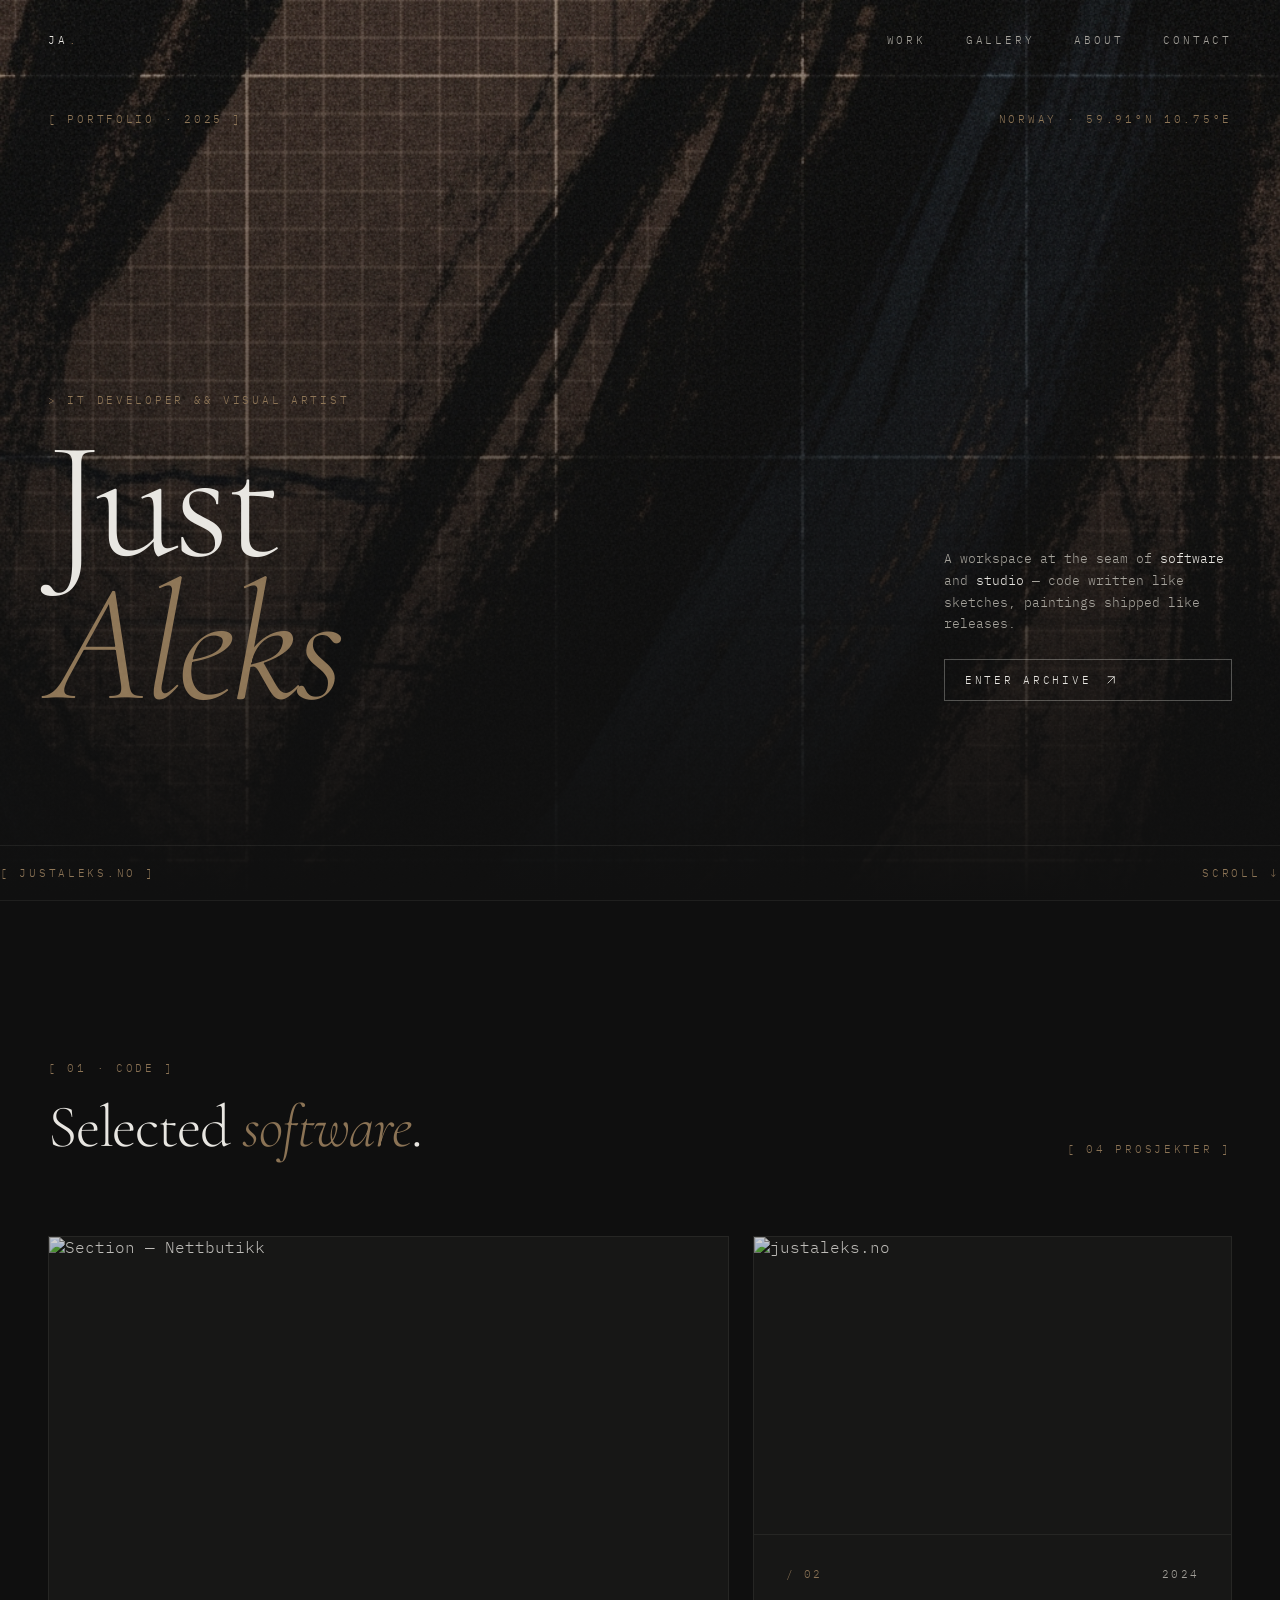
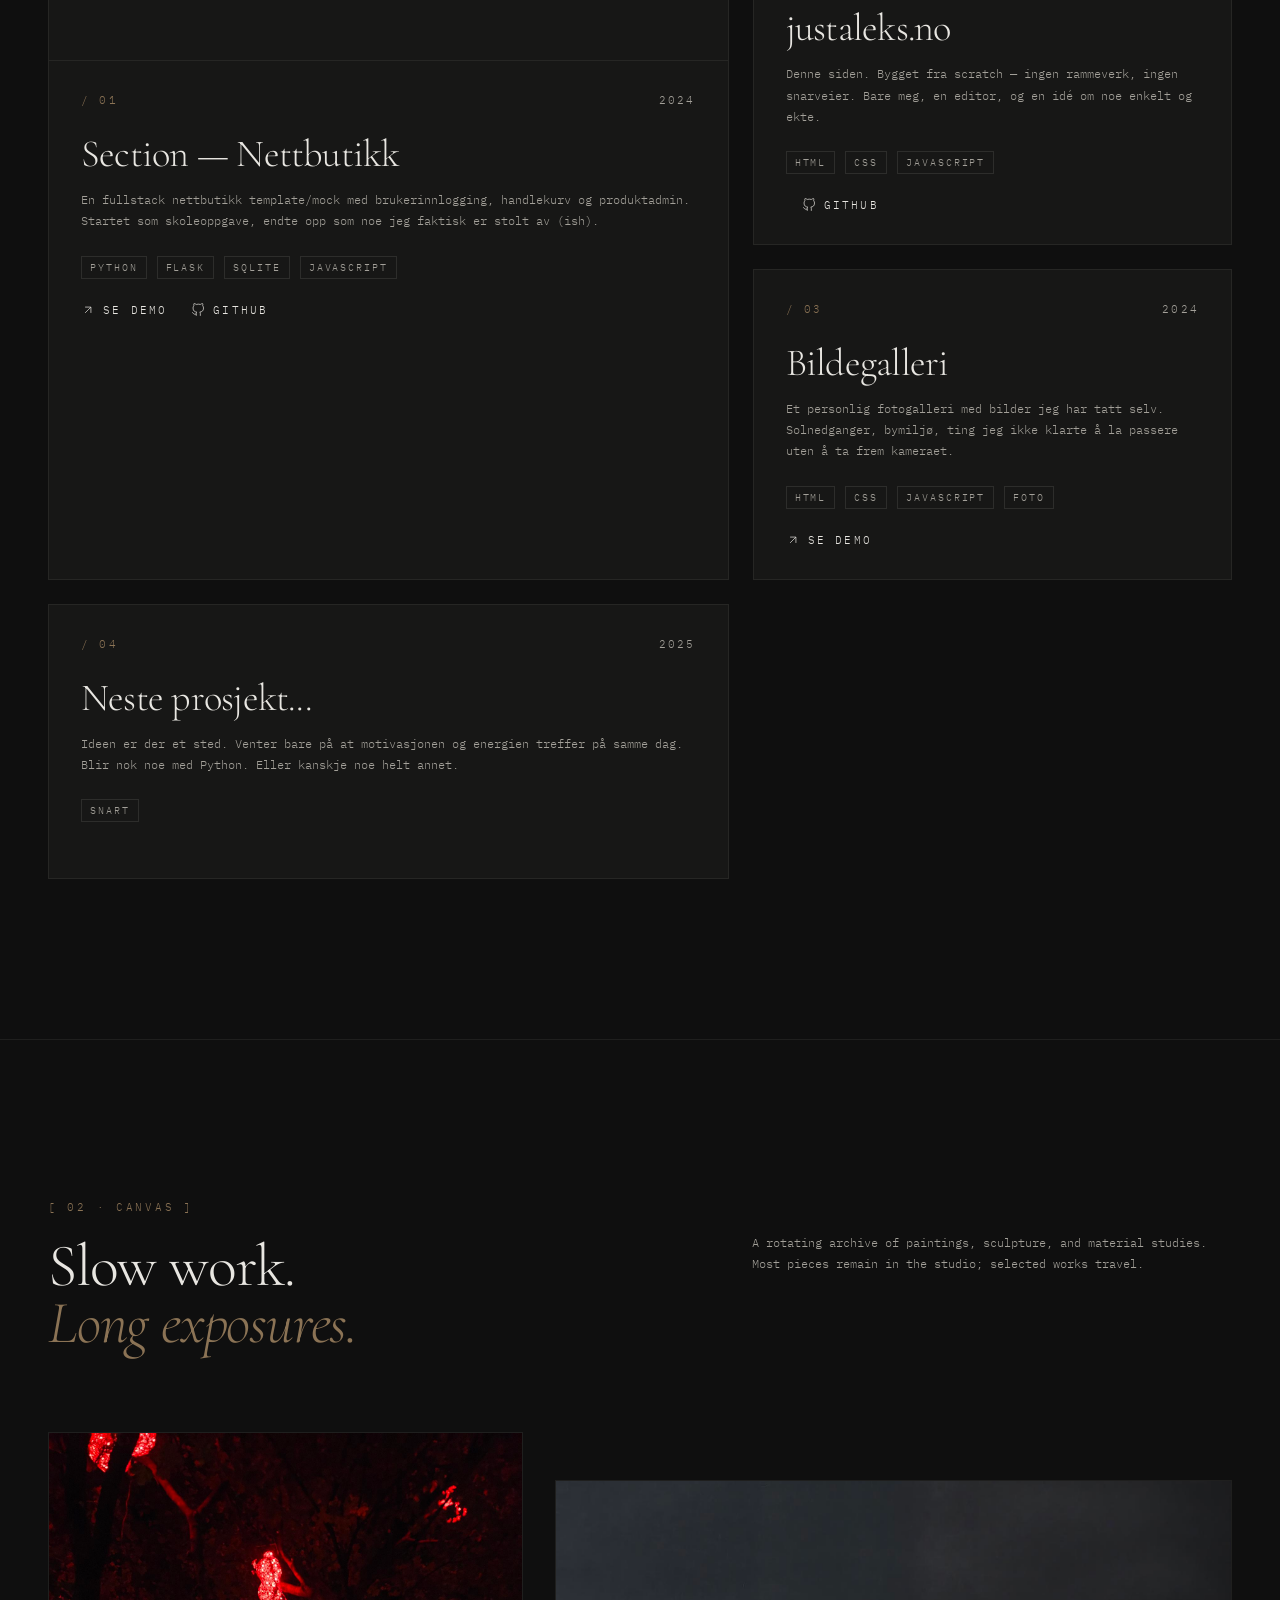
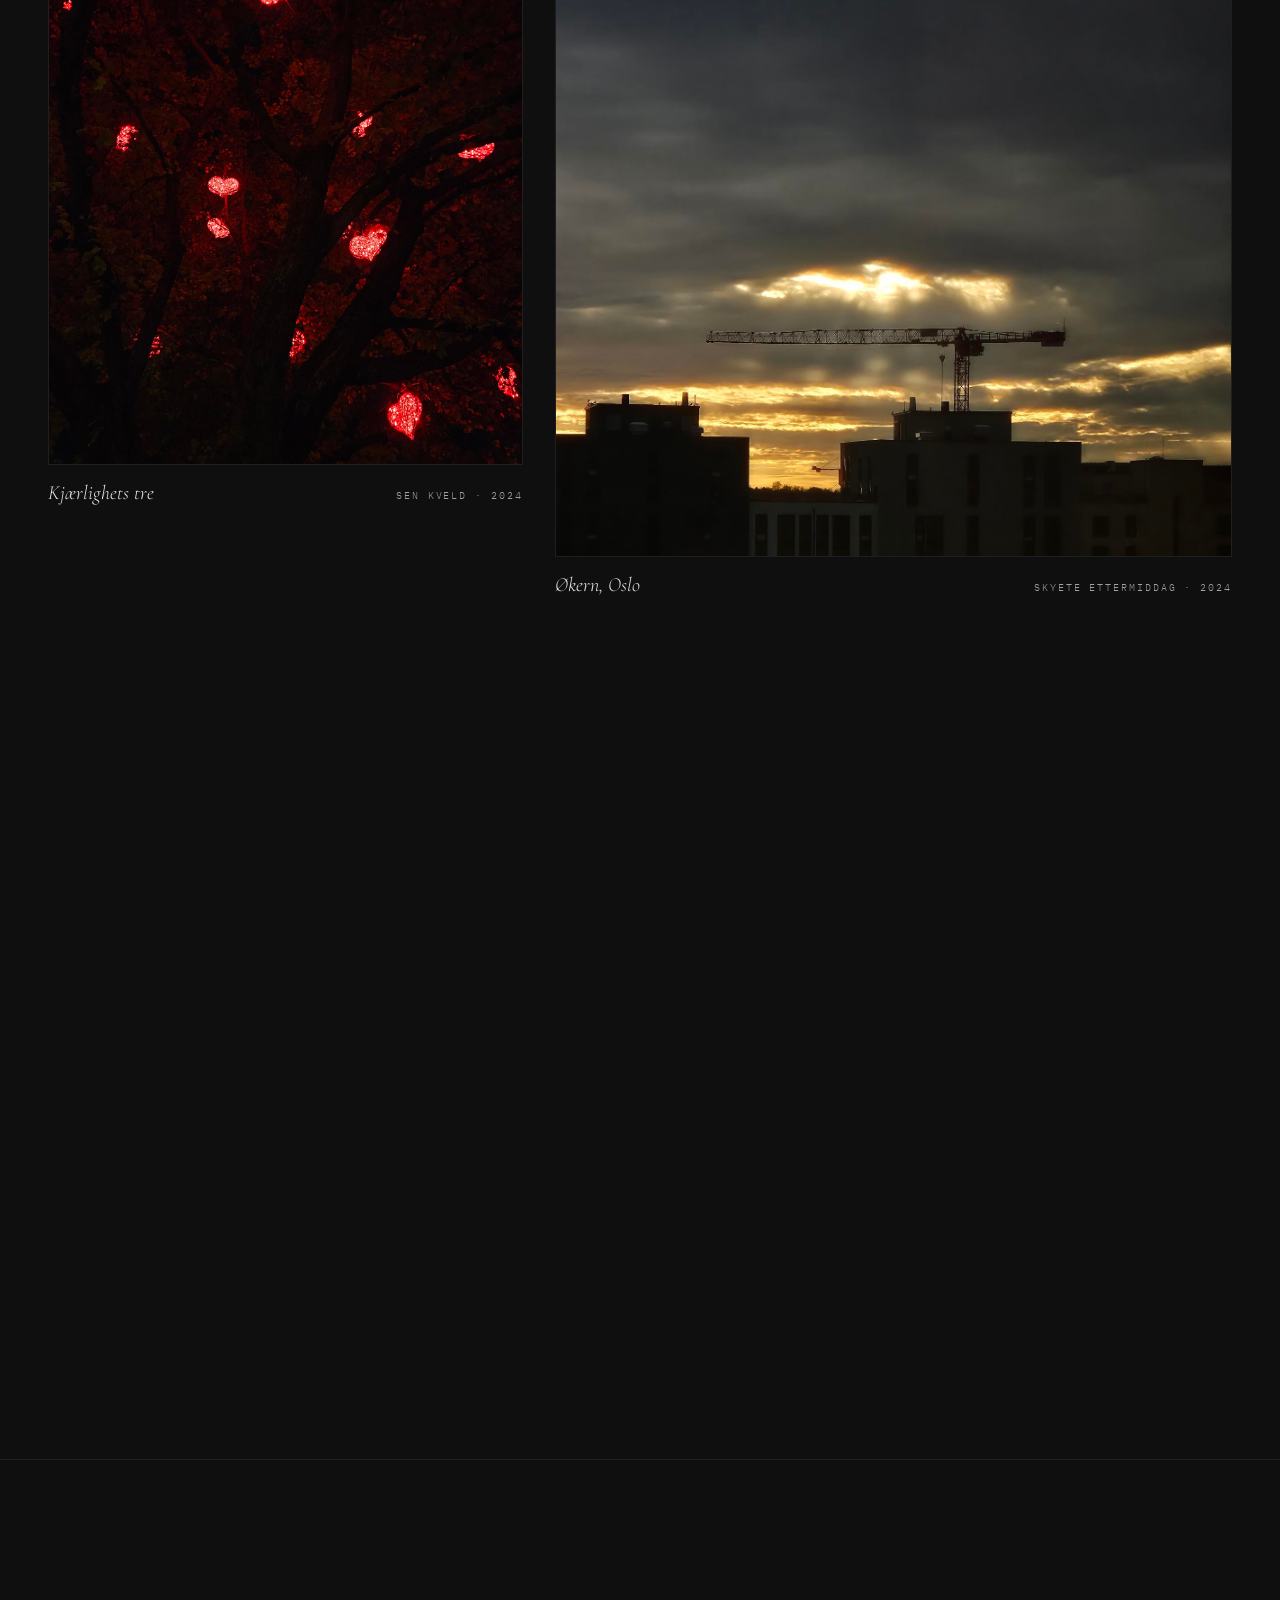
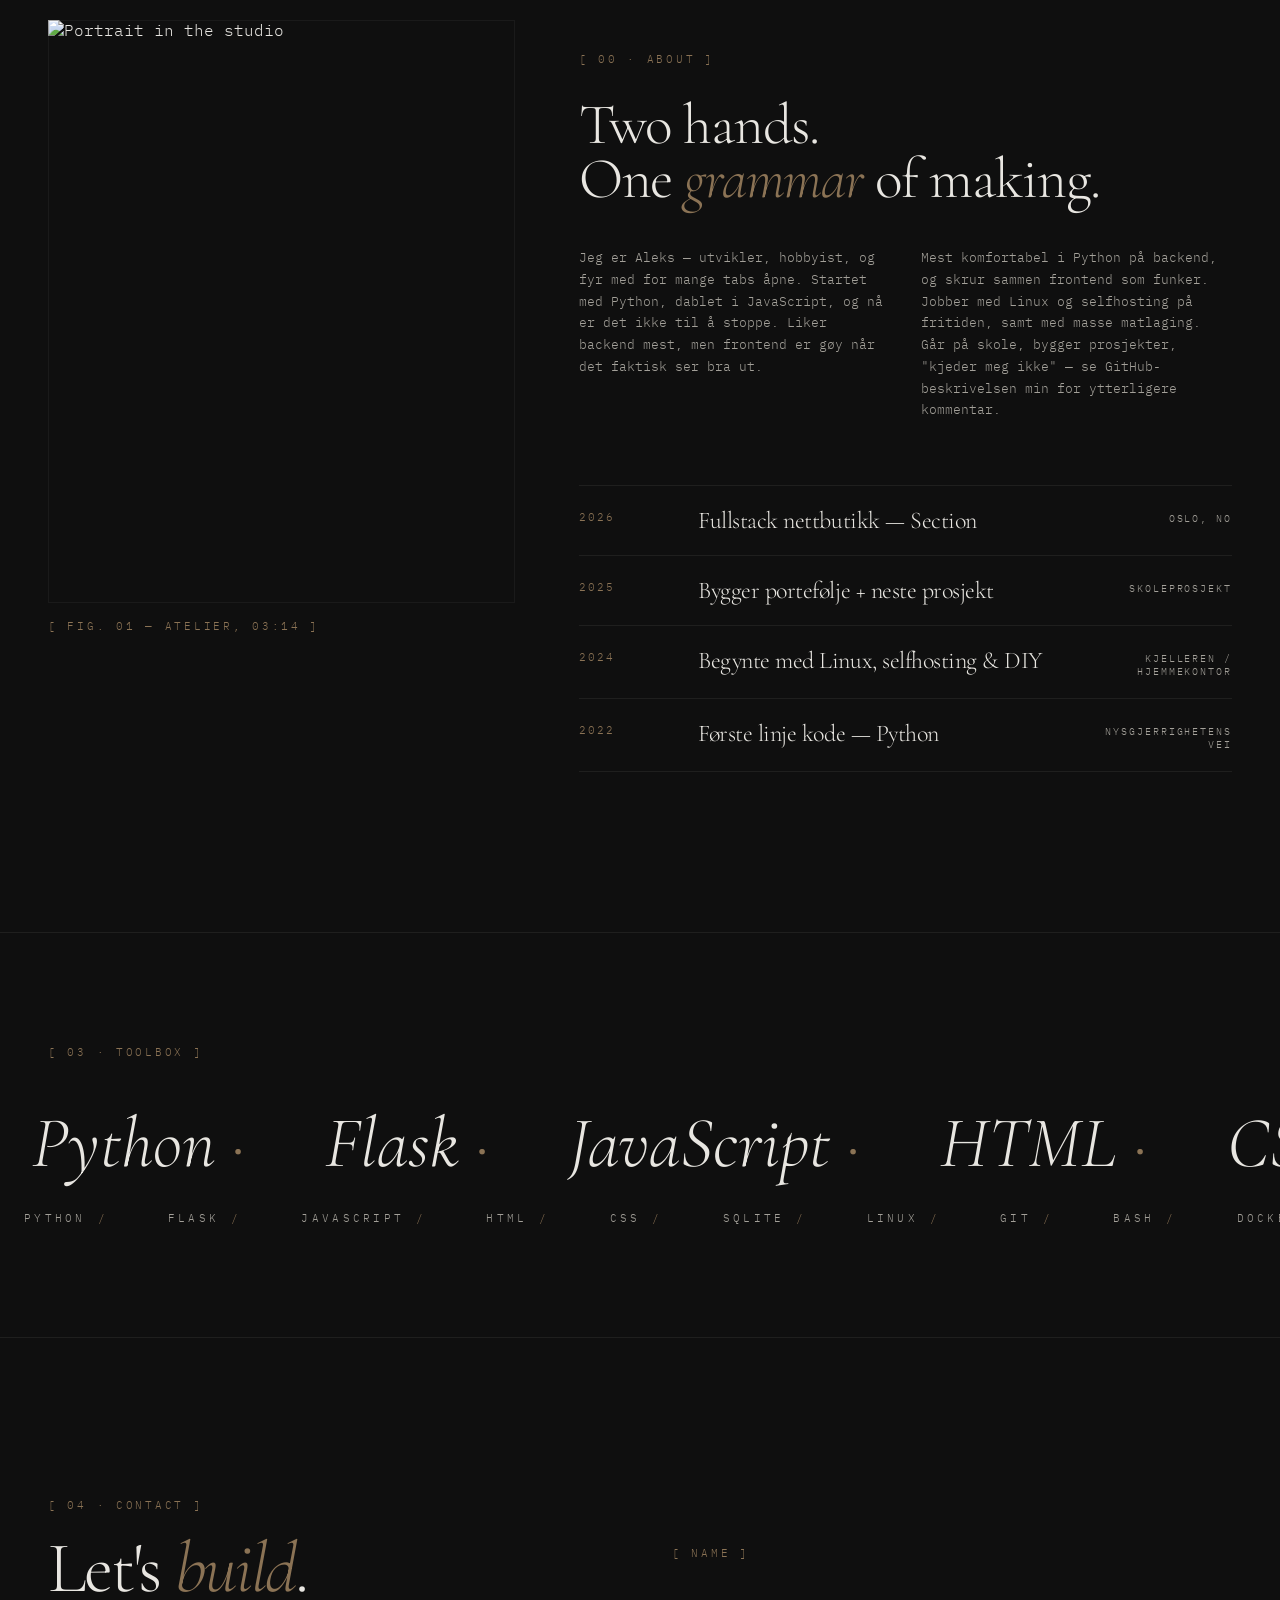
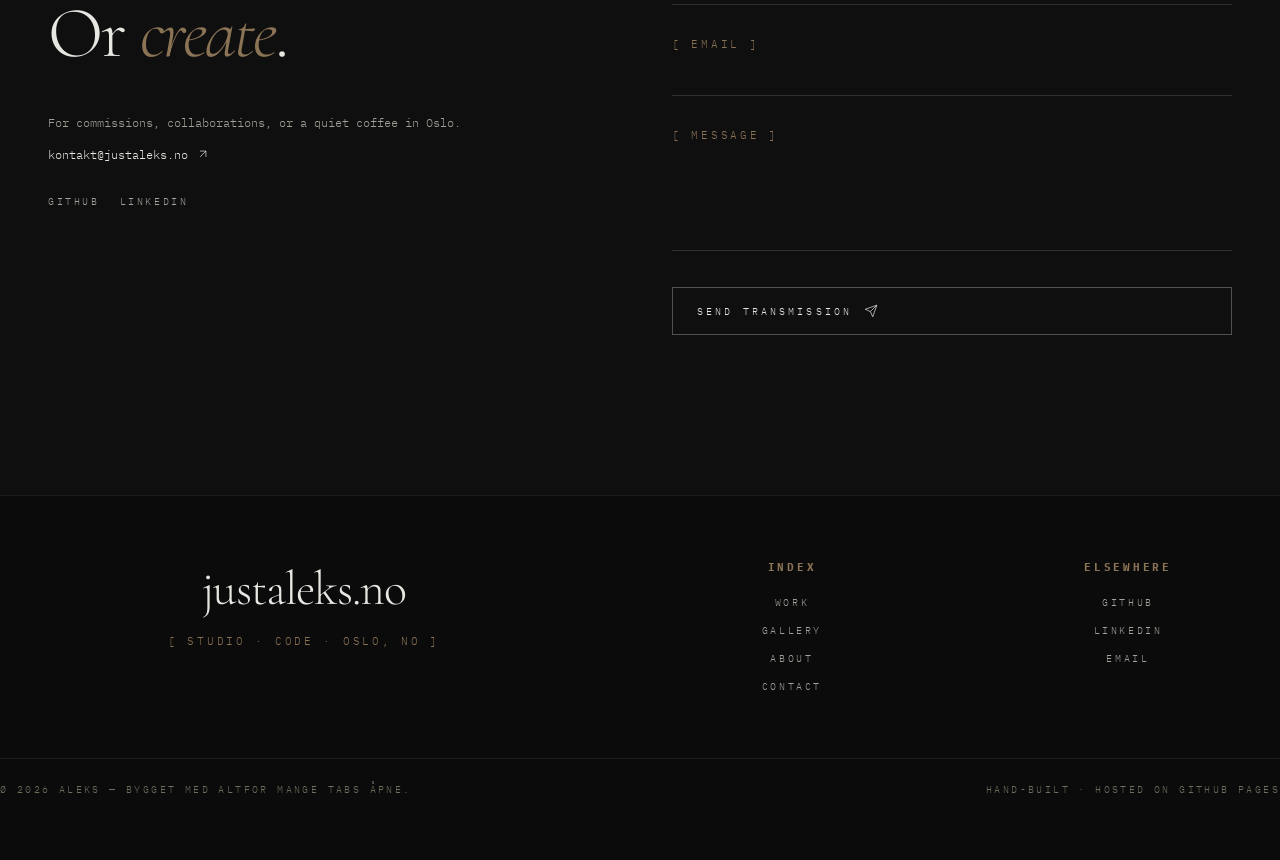
==== index.html @ b580df91 "Initial Commit" ====
<!doctype html>
<html lang="en">
  <head>
    <meta charset="UTF-8" />
    <meta name="viewport" content="width=device-width, initial-scale=1.0" />
    <title>justaleks.no — IT Developer && Visual Artist</title>
    <meta
      name="description"
      content="A workspace at the seam of software and studio — code written like sketches, paintings shipped like releases."
    />
    <link rel="stylesheet" href="index.css" />
    <link rel="preconnect" href="https://fonts.googleapis.com" />
    <link rel="preconnect" href="https://fonts.gstatic.com" crossorigin />
    <link rel="icon" type="image/x-icon" href="assets/placeholder-circle.png" />
    <link
      href="https://fonts.googleapis.com/css2?family=Cormorant+Garamond:ital,wght@0,300;0,400;0,500;1,300;1,400&family=IBM+Plex+Mono:wght@300;400;500&display=swap"
      rel="stylesheet"
    />
  </head>
  <body>
    <!-- Grain -->
    <div class="grain" aria-hidden="true"></div>

    <!-- Toast -->
    <div id="toast"></div>

    <!-- ══════════ NAVBAR ══════════ -->
    <header id="navbar">
      <div class="wrap">
        <div class="nav-inner">
          <button class="nav-logo mono" onclick="goTo('hero')">
            JA<span>.</span>
          </button>
          <nav class="nav-links">
            <button onclick="goTo('work')">Work</button>
            <button onclick="goTo('gallery')">Gallery</button>
            <button onclick="goTo('about')">About</button>
            <button onclick="goTo('contact')">Contact</button>
          </nav>
          <button
            class="nav-toggle"
            onclick="toggleMenu()"
            aria-label="Toggle menu"
            id="menu-btn"
          >
            <svg id="icon-menu" viewBox="0 0 24 24">
              <line x1="3" y1="6" x2="21" y2="6" />
              <line x1="3" y1="12" x2="21" y2="12" />
              <line x1="3" y1="18" x2="21" y2="18" />
            </svg>
            <svg id="icon-close" viewBox="0 0 24 24" style="display: none">
              <line x1="4" y1="4" x2="20" y2="20" />
              <line x1="20" y1="4" x2="4" y2="20" />
            </svg>
          </button>
        </div>
      </div>
      <div id="nav-drawer">
        <div class="inner">
          <button onclick="goTo('work')">Work</button>
          <button onclick="goTo('gallery')">Gallery</button>
          <button onclick="goTo('about')">About</button>
          <button onclick="goTo('contact')">Contact</button>
        </div>
      </div>
    </header>

    <!-- ══════════ HERO ══════════ -->
    <section id="hero">
      <div class="hero-bg">
        <img src="assets/bg.png" alt="" class="slow-pan" />
      </div>

      <div class="hero-meta">
        <div class="wrap hero-meta-inner">
          <span class="label">[ Portfolio · 2025 ]</span>
          <span class="label hidden-mob">Norway · 59.91°N 10.75°E</span>
        </div>
      </div>

      <div class="hero-content">
        <div class="wrap">
          <div class="hero-grid">
            <div>
              <p class="label hero-sub reveal">
                &gt; IT Developer &amp;&amp; Visual Artist
              </p>
              <h1 class="hero-title reveal" style="transition-delay: 120ms">
                Just<br /><em>Aleks</em>
              </h1>
            </div>
            <div class="hero-aside">
              <p class="hero-desc mono reveal" style="transition-delay: 260ms">
                A workspace at the seam of <span>software</span> and
                <span>studio</span> — code written like sketches, paintings
                shipped like releases.
              </p>
              <a
                href="#work"
                class="hero-cta reveal"
                style="transition-delay: 380ms"
                onclick="
                  goTo('work');
                  return false;
                "
              >
                <span>Enter Archive</span>
                <svg viewBox="0 0 24 24">
                  <line x1="7" y1="17" x2="17" y2="7" />
                  <polyline points="7,7 17,7 17,17" />
                </svg>
              </a>
            </div>
          </div>
        </div>
      </div>

      <div class="hero-strip">
        <div class="wrap hero-strip-inner">
          <span class="label">[ justaleks.no ]</span>
          <span class="label hidden-sm">Scroll ↓</span>
        </div>
      </div>
    </section>

    <!-- ══════════ WORK ══════════ -->
    <section id="work" class="section">
      <div class="wrap">
        <div class="section-header">
          <div>
            <p class="label reveal">[ 01 · Code ]</p>
            <h2 class="section-title reveal" style="transition-delay: 120ms">
              Selected <em>software</em>.
            </h2>
          </div>
          <span class="label" style="display: none" id="proj-count"></span>
        </div>

        <div class="projects-grid" id="projects-grid">
          <!-- injected by JS -->
        </div>
      </div>
    </section>

    <!-- ══════════ GALLERY ══════════ -->
    <section id="gallery" class="section">
      <div class="wrap">
        <div class="gallery-intro">
          <div>
            <p class="label reveal">[ 02 · Canvas ]</p>
            <h2 class="section-title reveal" style="transition-delay: 120ms">
              Slow work.<br /><em>Long exposures.</em>
            </h2>
          </div>
          <p class="gallery-note mono reveal" style="transition-delay: 200ms">
            A rotating archive of paintings, sculpture, and material studies.
            Most pieces remain in the studio; selected works travel.
          </p>
        </div>
        <div class="gallery-grid" id="gallery-grid">
          <!-- injected by JS -->
        </div>
      </div>
    </section>

    <!-- ══════════ ABOUT ══════════ -->
    <section id="about" class="section">
      <div class="wrap">
        <div class="about-grid">
          <div>
            <div class="img-wrap about-portrait reveal">
              <img
                src="https://static.prod-images.emergentagent.com/jobs/75d8837c-c363-4b19-9a5a-312b1b3be6ac/images/8c10d4ed09e7e850e955f8a76fb0cdecc7a0a8894562d18cae42eb4eff6ea9d4.png"
                alt="Portrait in the studio"
              />
            </div>
            <p class="label about-fig-label">[ fig. 01 — atelier, 03:14 ]</p>
          </div>
          <div class="about-text">
            <p class="label reveal">[ 00 · About ]</p>
            <h2 class="about-heading reveal" style="transition-delay: 120ms">
              Two hands.<br />One <em>grammar</em> of making.
            </h2>
            <div class="about-body">
              <p class="mono reveal" style="transition-delay: 200ms">
                Jeg er Aleks — utvikler, hobbyist, og fyr med for mange tabs
                åpne. Startet med Python, dablet i JavaScript, og nå er det ikke
                til å stoppe. Liker backend mest, men frontend er gøy når det
                faktisk ser bra ut.
              </p>
              <p class="mono reveal" style="transition-delay: 280ms">
                Mest komfortabel i Python på backend, og skrur sammen frontend
                som funker. Jobber med Linux og selfhosting på fritiden, samt
                med masse matlaging. Går på skole, bygger prosjekter, "kjeder
                meg ikke" — se GitHub-beskrivelsen min for ytterligere
                kommentar.
              </p>
            </div>
            <div
              class="timeline reveal"
              style="transition-delay: 360ms"
              id="timeline"
            >
              <!-- injected by JS -->
            </div>
          </div>
        </div>
      </div>
    </section>

    <!-- ══════════ SKILLS ══════════ -->
    <section id="skills">
      <div class="wrap skills-label"><p class="label">[ 03 · Toolbox ]</p></div>
      <div class="marquee-track marquee-row1" id="marquee1"></div>
      <div class="marquee-track marquee-row2" id="marquee2"></div>
    </section>

    <!-- ══════════ CONTACT ══════════ -->
    <section id="contact" class="section">
      <div class="wrap">
        <div class="contact-grid">
          <div>
            <p class="label reveal">[ 04 · Contact ]</p>
            <h2 class="contact-heading reveal" style="transition-delay: 100ms">
              Let's <em>build</em>.<br />Or <em>create</em>.
            </h2>
            <div
              class="contact-meta mono reveal"
              style="transition-delay: 220ms"
            >
              <p>For commissions, collaborations, or a quiet coffee in Oslo.</p>
              <a
                href="mailto:kontakt@justaleks.no"
                class="contact-email ul-link"
              >
                kontakt@justaleks.no
                <svg viewBox="0 0 24 24">
                  <line x1="7" y1="17" x2="17" y2="7" />
                  <polyline points="7,7 17,7 17,17" />
                </svg>
              </a>
              <div class="contact-socials">
                <a
                  href="https://github.com/wineredbbqsauce"
                  target="_blank"
                  rel="noopener"
                  class="ul-link"
                  >GitHub</a
                >
                <a
                  href="https://www.linkedin.com/in/aleksander-røising-003a31297/"
                  target="_blank"
                  rel="noopener"
                  class="ul-link"
                  >LinkedIn</a
                >
              </div>
            </div>
          </div>
          <div>
            <form
              class="contact-form reveal"
              style="transition-delay: 300ms"
              onsubmit="handleSubmit(event)"
            >
              <div class="field">
                <label class="label">[ Name ]</label>
                <input type="text" name="name" autocomplete="name" />
              </div>
              <div class="field">
                <label class="label">[ Email ]</label>
                <input type="email" name="email" autocomplete="email" />
              </div>
              <div class="field">
                <label class="label">[ Message ]</label>
                <textarea name="message" rows="5"></textarea>
              </div>
              <button type="submit" class="submit-btn mono">
                Send Transmission
                <svg viewBox="0 0 24 24">
                  <line x1="22" y1="2" x2="11" y2="13" />
                  <polygon points="22,2 15,22 11,13 2,9" />
                </svg>
              </button>
            </form>
          </div>
        </div>
      </div>
    </section>

    <!-- ══════════ FOOTER ══════════ -->
    <footer>
      <div class="wrap footer-inner">
        <div class="footer-grid">
          <div class="footer-brand">
            <h3 class="serif">justaleks.no</h3>
            <p class="label">[ Studio · Code · Oslo, NO ]</p>
          </div>
          <div class="footer-col">
            <h4 class="label">Index</h4>
            <ul>
              <li><a href="#work" class="ul-link">Work</a></li>
              <li><a href="#gallery" class="ul-link">Gallery</a></li>
              <li><a href="#about" class="ul-link">About</a></li>
              <li><a href="#contact" class="ul-link">Contact</a></li>
            </ul>
          </div>
          <div class="footer-col">
            <h4 class="label">Elsewhere</h4>
            <ul>
              <li>
                <a
                  href="https://github.com/wineredbbqsauce"
                  target="_blank"
                  rel="noopener"
                  class="ul-link"
                  >GitHub</a
                >
              </li>
              <li>
                <a
                  href="https://www.linkedin.com/in/aleksander-røising-003a31297/"
                  target="_blank"
                  rel="noopener"
                  class="ul-link"
                  >LinkedIn</a
                >
              </li>
              <li>
                <a href="mailto:kontakt@justaleks.no" class="ul-link">Email</a>
              </li>
            </ul>
          </div>
        </div>
        <div class="footer-bottom mono">
          <span id="year-copy"></span>
          <span>Hand-built · Hosted on GitHub Pages</span>
        </div>
      </div>
    </footer>

    <script src="script.js"></script>
  </body>
</html>
---- index.css ----
/* ── Reset & Root ── */
*,
*::before,
*::after {
    box-sizing: border-box;
    margin: 0;
    padding: 0;
}

:root {
    --bg-primary: #0f0f0f;
    --bg-secondary: #171716;
    --bg-footer: #0b0b0b;
    --text-primary: #e8e6e1;
    --text-muted: #a3a099;
    --accent: #8b7355;
    --accent-dim: #6b705c;
    --border: rgba(232, 230, 225, 0.07);
}

html {
    scroll-behavior: smooth;
    overflow-x: hidden;
}

body {
    background: var(--bg-primary);
    color: var(--text-primary);
    font-family: "IBM Plex Mono", monospace;
    font-weight: 300;
    -webkit-font-smoothing: antialiased;
    overflow-x: hidden;
}

::selection {
    background: var(--accent);
    color: var(--bg-primary);
}

img {
    display: block;
    max-width: 100%;
}

a {
    color: inherit;
    text-decoration: none;
}

button {
    background: none;
    border: none;
    cursor: pointer;
    color: inherit;
    font: inherit;
}

/* ── Scrollbar ── */
::-webkit-scrollbar {
    width: 6px;
}

::-webkit-scrollbar-track {
    background: var(--bg-primary);
}

::-webkit-scrollbar-thumb {
    background: rgba(139, 115, 85, 0.4);
    border-radius: 3px;
}

::-webkit-scrollbar-thumb:hover {
    background: var(--accent);
}

/* ── Typography helpers ── */
.serif {
    font-family: "Cormorant Garamond", serif;
    font-weight: 300;
    letter-spacing: -0.02em;
}

.mono {
    font-family: "IBM Plex Mono", monospace;
}

.label {
    font-family: "IBM Plex Mono", monospace;
    font-size: 0.68rem;
    letter-spacing: 0.25em;
    text-transform: uppercase;
    color: var(--accent);
}

/* ── Layout ── */
.wrap {
    max-width: 1280px;
    margin: 0 auto;
    padding: 0 24px;
}

@media (min-width: 768px) {
    .wrap {
        padding: 0 48px;
    }
}

/* ── Grain overlay ── */
.grain {
    position: fixed;
    inset: 0;
    z-index: 9998;
    pointer-events: none;
    opacity: 0.07;
    mix-blend-mode: overlay;
    background-image: url("data:image/svg+xml,%3Csvg viewBox='0 0 200 200' xmlns='http://www.w3.org/2000/svg'%3E%3Cfilter id='n'%3E%3CfeTurbulence type='fractalNoise' baseFrequency='0.9' numOctaves='3' stitchTiles='stitch'/%3E%3CfeColorMatrix values='0 0 0 0 0.9 0 0 0 0 0.9 0 0 0 0 0.85 0 0 0 1 0'/%3E%3C/filter%3E%3Crect width='100%25' height='100%25' filter='url(%23n)'/%3E%3C/svg%3E");
}

/* ── Link underline ── */
.ul-link {
    position: relative;
    display: inline-block;
}

.ul-link::after {
    content: "";
    position: absolute;
    left: 0;
    bottom: -3px;
    height: 1px;
    width: 100%;
    background: currentColor;
    transform: scaleX(0);
    transform-origin: left;
    transition: transform 400ms cubic-bezier(0.22, 1, 0.36, 1);
}

.ul-link:hover::after {
    transform: scaleX(1);
}

/* ── Reveal animation ── */
.reveal {
    opacity: 0;
    transform: translateY(26px);
    transition:
        opacity 900ms cubic-bezier(0.22, 1, 0.36, 1),
        transform 900ms cubic-bezier(0.22, 1, 0.36, 1);
}

.reveal.visible {
    opacity: 1;
    transform: translateY(0);
}

/* ── Image hover scale ── */
.img-wrap {
    overflow: hidden;
}

.img-wrap img {
    transition: transform 900ms cubic-bezier(0.22, 1, 0.36, 1);
}

.img-wrap:hover img {
    transform: scale(1.04);
}

/* ── Ken-burns ── */
@keyframes slow-pan {
    0% {
        transform: scale(1.05) translate(0, 0);
    }

    50% {
        transform: scale(1.08) translate(-1%, -1%);
    }

    100% {
        transform: scale(1.05) translate(0, 0);
    }
}

.slow-pan {
    animation: slow-pan 28s ease-in-out infinite;
}

/* ── Marquee ── */
@keyframes marquee {
    from {
        transform: translateX(0);
    }

    to {
        transform: translateX(-50%);
    }
}

.marquee-track {
    display: flex;
    width: max-content;
    animation: marquee 40s linear infinite;
}

/* ════════════════════════════════
       NAVBAR
    ════════════════════════════════ */
#navbar {
    position: fixed;
    top: 0;
    left: 0;
    right: 0;
    z-index: 50;
    transition:
        background 0.5s,
        border-color 0.5s,
        backdrop-filter 0.5s;
    border-bottom: 1px solid transparent;
}

#navbar.scrolled {
    background: rgba(15, 15, 15, 0.85);
    backdrop-filter: blur(20px);
    border-color: var(--border);
}

.nav-inner {
    height: 64px;
    display: flex;
    align-items: center;
    justify-content: space-between;
}

@media (min-width: 768px) {
    .nav-inner {
        height: 80px;
    }
}

.nav-logo {
    font-size: 0.7rem;
    letter-spacing: 0.3em;
    text-transform: uppercase;
    color: var(--text-primary);
    transition: color 0.3s;
}

.nav-logo:hover {
    color: var(--accent);
}

.nav-logo span {
    color: var(--accent);
}

.nav-links {
    display: none;
    align-items: center;
    gap: 40px;
}

@media (min-width: 768px) {
    .nav-links {
        display: flex;
    }
}

.nav-links button {
    font-size: 0.7rem;
    letter-spacing: 0.25em;
    text-transform: uppercase;
    color: var(--text-muted);
    transition: color 0.3s;
}

.nav-links button:hover {
    color: var(--text-primary);
}

/* Mobile toggle */
.nav-toggle {
    display: flex;
    align-items: center;
    color: var(--text-primary);
}

@media (min-width: 768px) {
    .nav-toggle {
        display: none;
    }
}

.nav-toggle svg {
    width: 20px;
    height: 20px;
    stroke: currentColor;
    stroke-width: 1.2;
    fill: none;
}

#nav-drawer {
    display: none;
    background: rgba(15, 15, 15, 0.96);
    backdrop-filter: blur(20px);
    border-top: 1px solid var(--border);
}

#nav-drawer.open {
    display: block;
}

#nav-drawer .inner {
    padding: 32px 24px;
    display: flex;
    flex-direction: column;
    gap: 24px;
}

#nav-drawer button {
    text-align: left;
    font-size: 0.75rem;
    letter-spacing: 0.25em;
    text-transform: uppercase;
    color: var(--text-muted);
    transition: color 0.3s;
}

#nav-drawer button:hover {
    color: var(--text-primary);
}

/* ════════════════════════════════
       HERO
    ════════════════════════════════ */
#hero {
    position: relative;
    min-height: 100svh;
    display: flex;
    flex-direction: column;
    justify-content: flex-end;
    overflow: hidden;
}

.hero-bg {
    position: absolute;
    inset: 0;
    z-index: 0;
}

.hero-bg img {
    width: 100%;
    height: 100%;
    object-fit: cover;
    opacity: 0.9;
}

.hero-bg::after {
    content: "";
    position: absolute;
    inset: 0;
    background: linear-gradient(to bottom,
            rgba(15, 15, 15, 0.2) 0%,
            rgba(15, 15, 15, 0.45) 50%,
            #0f0f0f 100%);
}

.hero-meta {
    position: absolute;
    top: 96px;
    left: 0;
    right: 0;
    z-index: 10;
}

@media (min-width: 768px) {
    .hero-meta {
        top: 112px;
    }
}

.hero-meta-inner {
    display: flex;
    align-items: center;
    justify-content: space-between;
    color: var(--text-muted);
}

.hero-meta .hidden-mob {
    display: none;
}

@media (min-width: 768px) {
    .hero-meta .hidden-mob {
        display: inline;
    }
}

.hero-content {
    position: relative;
    z-index: 10;
    width: 100%;
    padding-bottom: 96px;
}

@media (min-width: 768px) {
    .hero-content {
        padding-bottom: 128px;
    }
}

.hero-grid {
    display: grid;
    grid-template-columns: 1fr;
    gap: 24px;
    align-items: flex-end;
}

@media (min-width: 768px) {
    .hero-grid {
        grid-template-columns: 3fr 1fr;
        gap: 32px;
    }
}

.hero-sub {
    margin-bottom: 24px;
}

.hero-title {
    font-family: "Cormorant Garamond", serif;
    font-weight: 300;
    font-size: clamp(5rem, 18vw, 10.5rem);
    line-height: 0.85;
    letter-spacing: -0.03em;
    color: var(--text-primary);
}

.hero-title em {
    font-style: italic;
    color: var(--accent);
    font-weight: 300;
}

.hero-aside {
    display: flex;
    flex-direction: column;
    gap: 24px;
}

@media (min-width: 768px) {
    .hero-aside {
        padding-bottom: 16px;
    }
}

.hero-desc {
    font-size: 0.8rem;
    line-height: 1.7;
    color: var(--text-muted);
}

.hero-desc span {
    color: var(--text-primary);
}

.hero-cta {
    display: inline-flex;
    align-items: center;
    gap: 12px;
    border: 1px solid rgba(232, 230, 225, 0.3);
    padding: 12px 20px;
    font-size: 0.68rem;
    letter-spacing: 0.25em;
    text-transform: uppercase;
    color: var(--text-primary);
    transition:
        border-color 0.3s,
        color 0.3s;
}

.hero-cta:hover {
    border-color: var(--accent);
    color: var(--accent);
}

.hero-cta svg {
    width: 16px;
    height: 16px;
    stroke: currentColor;
    stroke-width: 1.2;
    fill: none;
    transition: transform 0.3s;
}

.hero-cta:hover svg {
    transform: translate(2px, 2px);
}

.hero-strip {
    position: relative;
    z-index: 10;
    border-top: 1px solid var(--border);
}

.hero-strip-inner {
    display: flex;
    align-items: center;
    justify-content: space-between;
    color: var(--text-muted);
    padding: 14px 0;
}

@media (min-width: 768px) {
    .hero-strip-inner {
        padding: 20px 0;
    }
}

/* .hero-strip .hidden-sm {
    display: none;
}

@media (min-width: 640px) {
    .hero-strip .hidden-sm {
        display: inline;
    }
} */

/* ════════════════════════════════
       SECTIONS shared
    ════════════════════════════════ */
.section {
    position: relative;
    padding: 96px 0;
    border-top: 1px solid var(--border);
}

@media (min-width: 768px) {
    .section {
        padding: 160px 0;
    }
}

.section-header {
    display: flex;
    align-items: flex-end;
    justify-content: space-between;
    margin-bottom: 56px;
}

@media (min-width: 768px) {
    .section-header {
        margin-bottom: 80px;
    }
}

.section-title {
    font-family: "Cormorant Garamond", serif;
    font-weight: 300;
    font-size: clamp(2.25rem, 5vw, 3.75rem);
    line-height: 0.95;
    letter-spacing: -0.02em;
    color: var(--text-primary);
    margin-top: 24px;
}

.section-title em {
    font-style: italic;
    color: var(--accent);
}

/* ════════════════════════════════
       WORK / PROJECTS
    ════════════════════════════════ */
.projects-grid {
    display: grid;
    grid-template-columns: 1fr;
    gap: 24px;
}

@media (min-width: 768px) {
    .projects-grid {
        grid-template-columns: repeat(12, 1fr);
        grid-template-rows: auto auto;
    }
}

.project-card {
    display: block;
    background: var(--bg-secondary);
    border: 1px solid var(--border);
    transition: border-color 0.5s;
}

.project-card:hover {
    border-color: rgba(139, 115, 85, 0.6);
}

@media (min-width: 768px) {
    .project-card.large {
        grid-column: span 7;
        grid-row: span 2;
    }

    .project-card.wide {
        grid-column: span 7;
    }

    .project-card.small {
        grid-column: span 5;
    }
}

.project-img {
    position: relative;
    aspect-ratio: 16/10;
    overflow: hidden;
    border-bottom: 1px solid var(--border);
}

.project-img img {
    width: 100%;
    height: 100%;
    object-fit: cover;
    opacity: 0.8;
    transition:
        opacity 0.4s,
        transform 900ms cubic-bezier(0.22, 1, 0.36, 1);
}

.project-card:hover .project-img img {
    opacity: 1;
    transform: scale(1.04);
}

.project-body {
    padding: 24px;
}

@media (min-width: 768px) {
    .project-body {
        padding: 32px;
    }
}

.project-meta {
    display: flex;
    align-items: flex-start;
    justify-content: space-between;
    margin-bottom: 24px;
}

.project-index {
    font-size: 0.68rem;
    letter-spacing: 0.2em;
    color: var(--accent);
}

.project-year {
    font-size: 0.68rem;
    letter-spacing: 0.2em;
    color: var(--text-muted);
}

.project-name {
    font-family: "Cormorant Garamond", serif;
    font-size: clamp(1.75rem, 3vw, 2.5rem);
    color: var(--text-primary);
    margin-bottom: 12px;
    font-weight: 300;
}

.project-desc {
    font-size: 0.78rem;
    color: var(--text-muted);
    line-height: 1.7;
    margin-bottom: 24px;
}

.project-stack {
    display: flex;
    flex-wrap: wrap;
    gap: 10px;
    margin-bottom: 24px;
}

.project-tag {
    font-size: 0.6rem;
    letter-spacing: 0.2em;
    text-transform: uppercase;
    border: 1px solid rgba(232, 230, 225, 0.1);
    padding: 4px 8px;
    color: var(--text-muted);
}

.project-link {
    display: inline-flex;
    align-items: center;
    gap: 8px;
    font-size: 0.68rem;
    letter-spacing: 0.2em;
    text-transform: uppercase;
    color: var(--text-primary);
    transition: color 0.3s;
}

.project-card:hover .project-link {
    color: var(--accent);
}

.project-link svg {
    width: 14px;
    height: 14px;
    stroke: currentColor;
    stroke-width: 1.2;
    fill: none;
    transition: transform 0.3s;
}

.project-card:hover .project-link svg {
    transform: translate(2px, -2px);
}

/* ════════════════════════════════
       GALLERY
    ════════════════════════════════ */
.gallery-intro {
    display: grid;
    grid-template-columns: 1fr;
    gap: 24px;
    margin-bottom: 56px;
}

@media (min-width: 768px) {
    .gallery-intro {
        grid-template-columns: 7fr 5fr;
        gap: 32px;
        margin-bottom: 80px;
    }
}

.gallery-note {
    font-size: 0.78rem;
    line-height: 1.7;
    color: var(--text-muted);
}

@media (min-width: 768px) {
    .gallery-note {
        padding-top: 32px;
    }
}

.gallery-grid {
    display: grid;
    grid-template-columns: 1fr;
    gap: 24px;
}

@media (min-width: 540px) {
    .gallery-grid {
        grid-template-columns: repeat(2, 1fr);
        gap: 20px;
    }
}

@media (min-width: 768px) {
    .gallery-grid {
        grid-template-columns: repeat(12, 1fr);
        gap: 32px;
    }
}

.art-piece {}

@media (min-width: 768px) {
    .art-piece:nth-child(4n + 1) {
        grid-column: span 5;
    }

    .art-piece:nth-child(4n + 2) {
        grid-column: span 7;
        transform: translateY(48px);
    }

    .art-piece:nth-child(4n + 3) {
        grid-column: span 7;
    }

    .art-piece:nth-child(4n + 4) {
        grid-column: span 5;
        transform: translateY(48px);
    }
}

.art-frame {
    overflow: hidden;
    border: 1px solid var(--border);
    transition: border-color 0.5s;
}

.art-frame:hover {
    border-color: rgba(139, 115, 85, 0.4);
}

.art-frame img {
    width: 100%;
    height: 100%;
    object-fit: cover;
    transition: transform 900ms cubic-bezier(0.22, 1, 0.36, 1);
}

.art-frame:hover img {
    transform: scale(1.04);
}

.art-frame.tall {
    aspect-ratio: 3/4;
}

.art-frame.square {
    aspect-ratio: 1/1;
}

.art-frame.wide {
    aspect-ratio: 4/3;
}

figcaption {
    margin-top: 16px;
    display: flex;
    align-items: baseline;
    justify-content: space-between;
    gap: 16px;
}

.art-title {
    font-family: "Cormorant Garamond", serif;
    font-style: italic;
    font-size: clamp(1rem, 2vw, 1.25rem);
    color: var(--text-primary);
}

.art-medium {
    font-size: 0.6rem;
    letter-spacing: 0.2em;
    text-transform: uppercase;
    color: var(--text-muted);
    white-space: nowrap;
}

/* ════════════════════════════════
       ABOUT
    ════════════════════════════════ */
.about-grid {
    display: grid;
    grid-template-columns: 1fr;
    gap: 32px;
}

@media (min-width: 768px) {
    .about-grid {
        grid-template-columns: 5fr 7fr;
        gap: 64px;
    }
}

.about-portrait {
    position: relative;
    aspect-ratio: 4/5;
    overflow: hidden;
}

.about-portrait img {
    width: 100%;
    height: 100%;
    object-fit: cover;
    filter: grayscale(15%);
    transition: transform 900ms cubic-bezier(0.22, 1, 0.36, 1);
}

.about-portrait:hover img {
    transform: scale(1.03);
}

.about-portrait::after {
    content: "";
    position: absolute;
    inset: 0;
    box-shadow: inset 0 0 0 1px rgba(232, 230, 225, 0.05);
}

.about-fig-label {
    margin-top: 16px;
}

.about-text {}

@media (min-width: 768px) {
    .about-text {
        padding-top: 32px;
    }
}

.about-heading {
    font-family: "Cormorant Garamond", serif;
    font-weight: 300;
    font-size: clamp(2rem, 4.5vw, 3.75rem);
    line-height: 0.95;
    letter-spacing: -0.02em;
    color: var(--text-primary);
    margin: 32px 0 40px;
}

.about-heading em {
    font-style: italic;
    color: var(--accent);
}

.about-body {
    display: grid;
    grid-template-columns: 1fr;
    gap: 32px;
    color: var(--text-muted);
    font-size: 0.8rem;
    line-height: 1.7;
}

@media (min-width: 768px) {
    .about-body {
        grid-template-columns: 1fr 1fr;
    }
}

.timeline {
    margin-top: 64px;
    border-top: 1px solid var(--border);
}

.timeline-row {
    display: grid;
    grid-template-columns: 2fr 7fr 3fr;
    gap: 16px;
    padding: 20px 0;
    border-bottom: 1px solid var(--border);
    transition: background 0.3s;
}

.timeline-row:hover {
    background: rgba(232, 230, 225, 0.015);
}

.tl-year {
    font-size: 0.68rem;
    letter-spacing: 0.2em;
    color: var(--accent);
    padding-top: 4px;
}

.tl-title {
    font-family: "Cormorant Garamond", serif;
    font-size: clamp(1.1rem, 2vw, 1.5rem);
    color: var(--text-primary);
    font-weight: 300;
}

.tl-place {
    text-align: right;
    font-size: 0.6rem;
    letter-spacing: 0.2em;
    text-transform: uppercase;
    color: var(--text-muted);
    padding-top: 6px;
}

/* ════════════════════════════════
       SKILLS / MARQUEE
    ════════════════════════════════ */
#skills {
    padding: 80px 0 80px;
    border-top: 1px solid var(--border);
    overflow: hidden;
}

@media (min-width: 768px) {
    #skills {
        padding: 112px 0;
    }
}

.skills-label {
    margin-bottom: 40px;
}

.marquee-row1 span {
    font-family: "Cormorant Garamond", serif;
    font-style: italic;
    font-size: clamp(2.5rem, 6vw, 4.5rem);
    color: var(--text-primary);
    padding: 0 32px;
    white-space: nowrap;
}

.marquee-row1 span b {
    color: var(--accent);
    font-weight: 300;
    margin: 0 16px;
}

.marquee-row2 {
    margin-top: 24px;
    animation-duration: 55s !important;
    animation-direction: reverse !important;
}

.marquee-row2 span {
    font-size: 0.68rem;
    letter-spacing: 0.3em;
    text-transform: uppercase;
    color: var(--text-muted);
    padding: 0 24px;
    white-space: nowrap;
}

.marquee-row2 span b {
    color: var(--accent);
    font-weight: 300;
    margin: 0 12px;
}

/* ════════════════════════════════
       CONTACT
    ════════════════════════════════ */
.contact-grid {
    display: grid;
    grid-template-columns: 1fr;
    gap: 32px;
}

@media (min-width: 768px) {
    .contact-grid {
        grid-template-columns: 1fr 1fr;
        gap: 64px;
    }
}

.contact-heading {
    font-family: "Cormorant Garamond", serif;
    font-weight: 300;
    font-size: clamp(2.75rem, 6vw, 4.5rem);
    line-height: 0.9;
    letter-spacing: -0.03em;
    color: var(--text-primary);
    margin: 24px 0 48px;
}

.contact-heading em {
    font-style: italic;
    color: var(--accent);
}

.contact-meta {
    display: flex;
    flex-direction: column;
    gap: 16px;
    font-size: 0.78rem;
    color: var(--text-muted);
}

.contact-email {
    display: inline-flex;
    align-items: center;
    gap: 8px;
    color: var(--text-primary);
    transition: color 0.3s;
}

.contact-email:hover {
    color: var(--accent);
}

.contact-email svg {
    width: 14px;
    height: 14px;
    stroke: currentColor;
    stroke-width: 1.2;
    fill: none;
}

.contact-socials {
    display: flex;
    align-items: center;
    gap: 20px;
    padding-top: 16px;
}

.contact-socials a {
    font-size: 0.65rem;
    letter-spacing: 0.25em;
    text-transform: uppercase;
    color: var(--text-muted);
    transition: color 0.3s;
}

.contact-socials a:hover {
    color: var(--text-primary);
}

/* form */
.contact-form {
    display: flex;
    flex-direction: column;
    gap: 32px;
}

@media (min-width: 768px) {
    .contact-form {
        padding-top: 48px;
    }
}

.field label {
    display: block;
    margin-bottom: 12px;
}

.field input,
.field textarea {
    width: 100%;
    background: transparent;
    border: none;
    border-bottom: 1px solid rgba(232, 230, 225, 0.15);
    padding: 8px 0;
    font: inherit;
    font-size: 0.78rem;
    color: var(--text-primary);
    outline: none;
    transition: border-color 0.3s;
    resize: none;
}

.field input:focus,
.field textarea:focus {
    border-color: var(--accent);
}

.submit-btn {
    display: inline-flex;
    align-items: center;
    gap: 12px;
    border: 1px solid rgba(232, 230, 225, 0.3);
    padding: 16px 24px;
    font-size: 0.65rem;
    letter-spacing: 0.3em;
    text-transform: uppercase;
    color: var(--text-primary);
    transition:
        border-color 0.3s,
        background 0.3s,
        color 0.3s;
    cursor: pointer;
}

.submit-btn:hover {
    border-color: var(--accent);
    background: var(--accent);
    color: var(--bg-primary);
}

.submit-btn svg {
    width: 14px;
    height: 14px;
    stroke: currentColor;
    stroke-width: 1.2;
    fill: none;
    transition: transform 0.3s;
}

.submit-btn:hover svg {
    transform: translateX(2px);
}

/* ════════════════════════════════
       FOOTER
    ════════════════════════════════ */
footer {
    border-top: 1px solid var(--border);
    background: var(--bg-footer);
}

.footer-inner {
    padding: 48px 0;
}

@media (min-width: 768px) {
    .footer-inner {
        padding: 64px 0;
    }
}

.footer-grid {
    display: grid;
    grid-template-columns: 1fr;
    gap: 32px;
    text-align: center;
    justify-items: center;

}

@media (min-width: 480px) {
    .footer-grid {
        grid-template-columns: repeat(2, 1fr);
        gap: 28px;
        text-align: left;
        justify-items: start;
    }
}

@media (min-width: 640px) {
    .footer-grid {
        grid-template-columns: repeat(2, 1fr);
        gap: 32px;
        text-align: center;
        justify-items: center;
    }
}

@media (min-width: 768px) {
    .footer-grid {
        grid-template-columns: 6fr 3fr 3fr;
        gap: 32px;
    }
}

.footer-brand h3 {
    font-family: "Cormorant Garamond", serif;
    font-size: clamp(2rem, 4vw, 3rem);
    font-weight: 300;
    color: var(--text-primary);
}

.footer-brand p {
    margin-top: 16px;
}

.footer-brand {
    grid-column: 1 / -1;
}

@media (min-width: 768px) {
    .footer-brand {
        grid-column: span 1;
    }
}

.footer-col h4 {
    margin-bottom: 16px;
}

.footer-col ul {
    list-style: none;
    display: flex;
    flex-direction: column;
    gap: 8px;
    align-items: center;
}

@media (min-width: 480px) {
    .footer-col ul {
        align-items: flex-start;
    }
}

@media (min-width: 640px) {
    .footer-col ul {
        align-items: center;
    }
}

.footer-col ul a {
    font-size: 0.65rem;
    letter-spacing: 0.25em;
    text-transform: uppercase;
    color: var(--text-muted);
    transition: color 0.3s;
}

.footer-col ul a:hover {
    color: var(--text-primary);
}

.footer-bottom {
    margin-top: 64px;
    padding-top: 24px;
    border-top: 1px solid var(--border);
    display: flex;
    flex-direction: column;
    align-items: center;
    gap: 8px;
    font-size: 0.6rem;
    letter-spacing: 0.25em;
    text-transform: uppercase;
    color: var(--accent-dim);
    text-align: center;
}

@media (min-width: 768px) {
    .footer-bottom {
        flex-direction: row;
        align-items: center;
        justify-content: space-between;
        text-align: left;
        gap: 12px;
    }
}

/* ════════════════════════════════
       TOAST
    ════════════════════════════════ */
#toast {
    position: fixed;
    bottom: 32px;
    left: 50%;
    transform: translateX(-50%) translateY(80px);
    background: var(--bg-secondary);
    border: 1px solid var(--border);
    padding: 12px 24px;
    font-size: 0.72rem;
    letter-spacing: 0.1em;
    color: var(--text-primary);
    z-index: 9999;
    transition:
        transform 0.4s cubic-bezier(0.22, 1, 0.36, 1),
        opacity 0.4s;
    opacity: 0;
    pointer-events: none;
}

#toast.show {
    transform: translateX(-50%) translateY(0);
    opacity: 1;
}
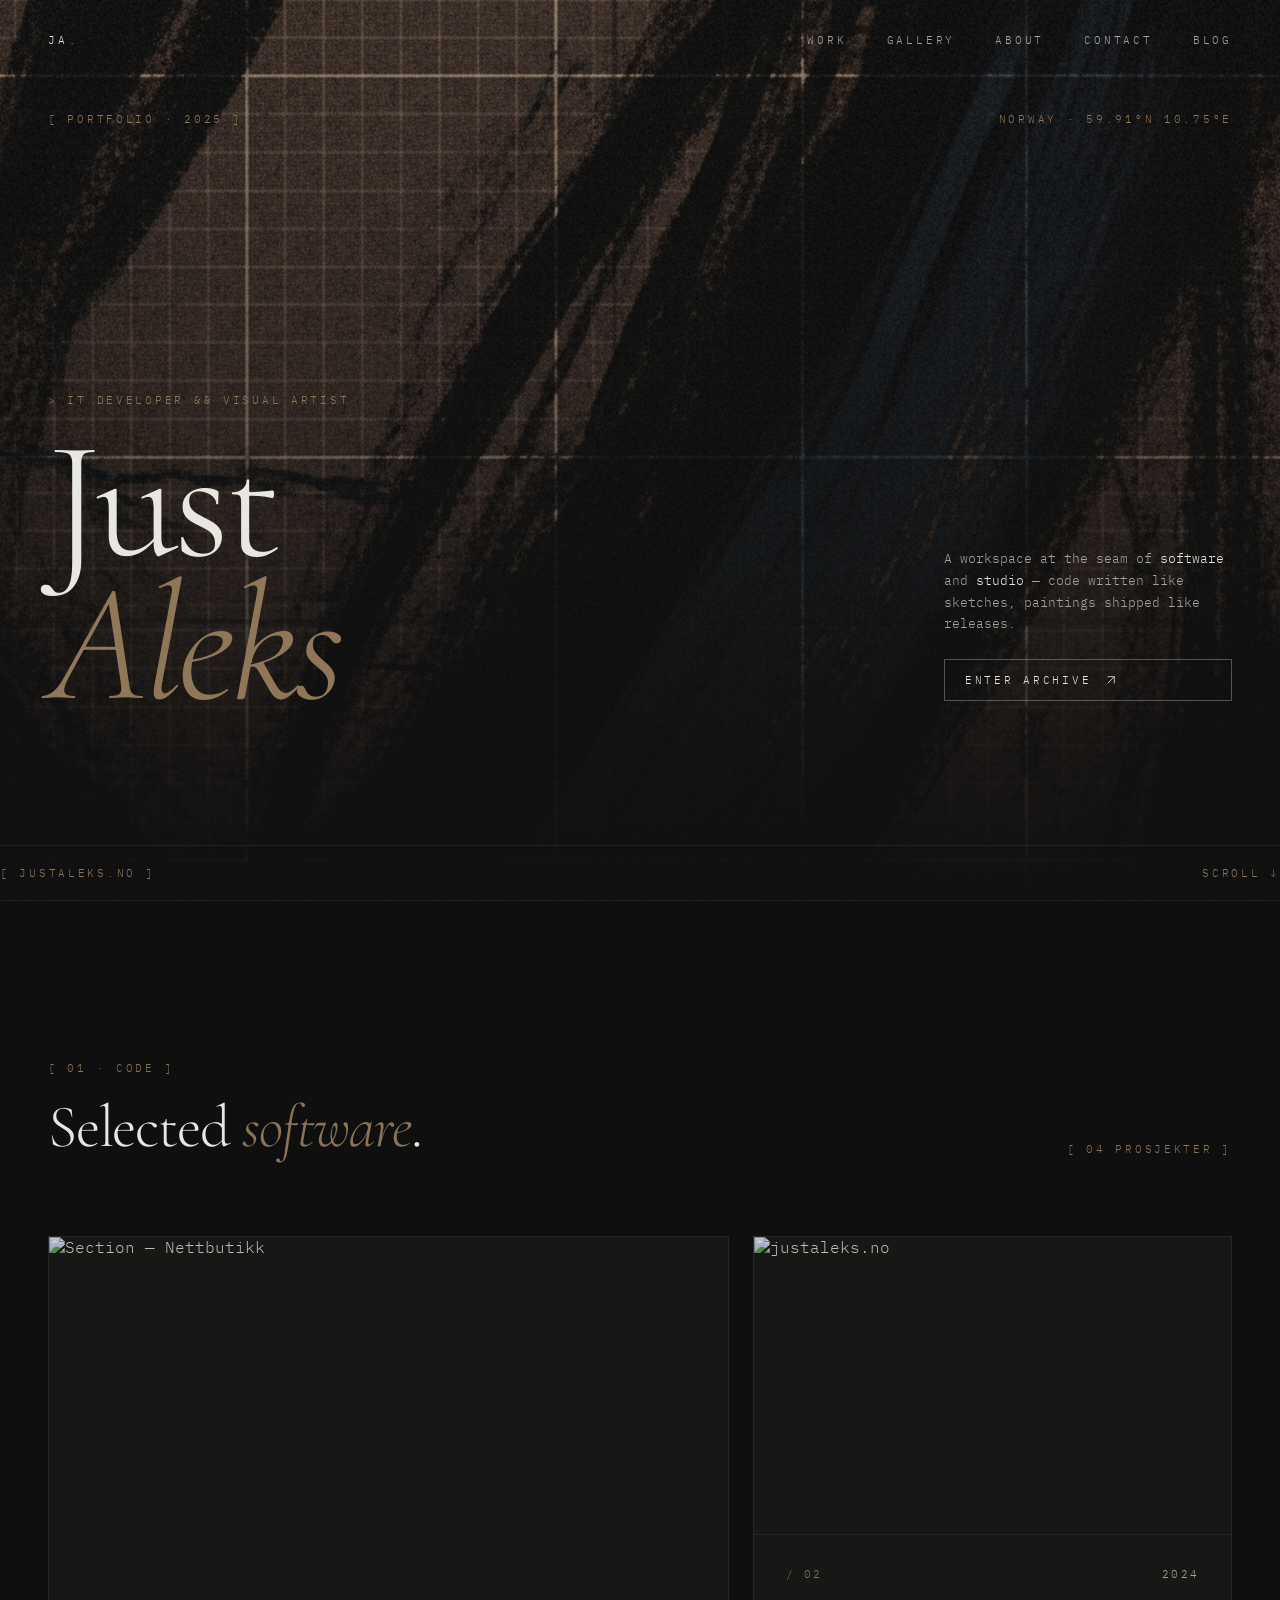
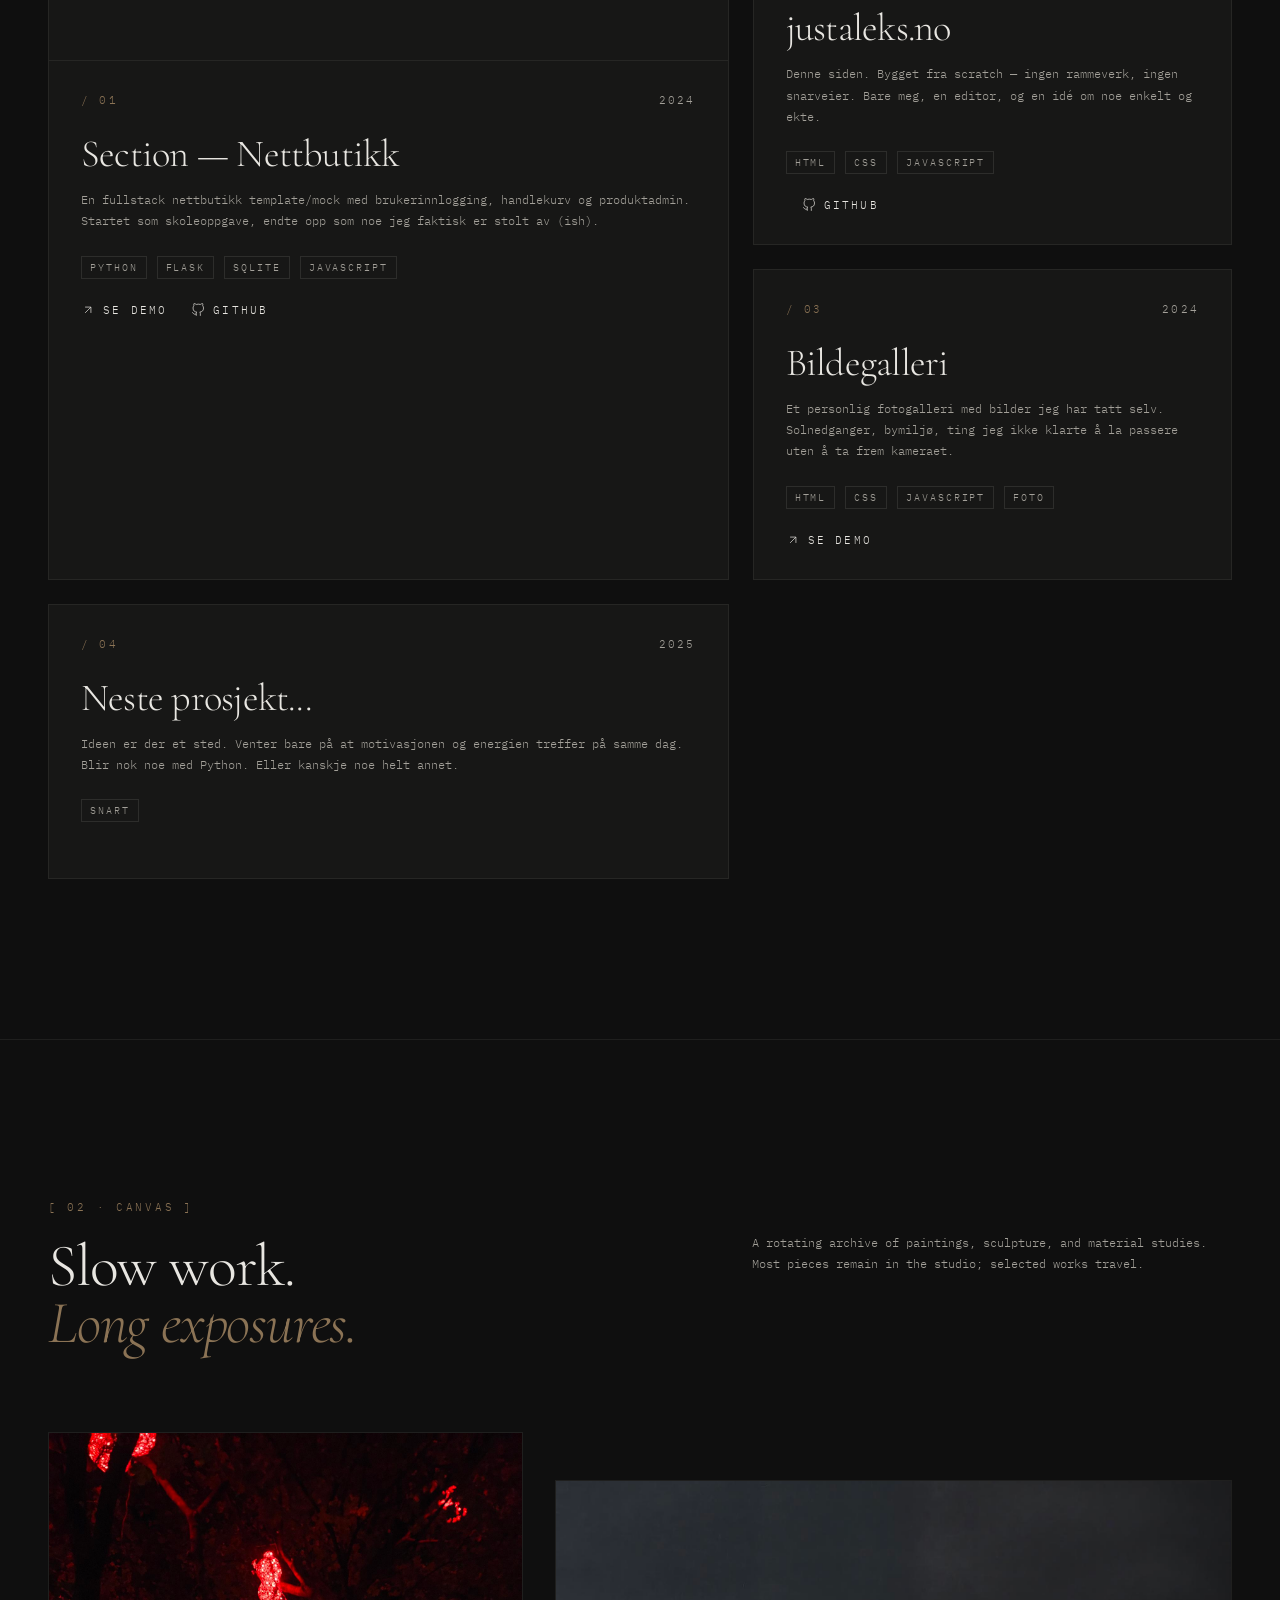
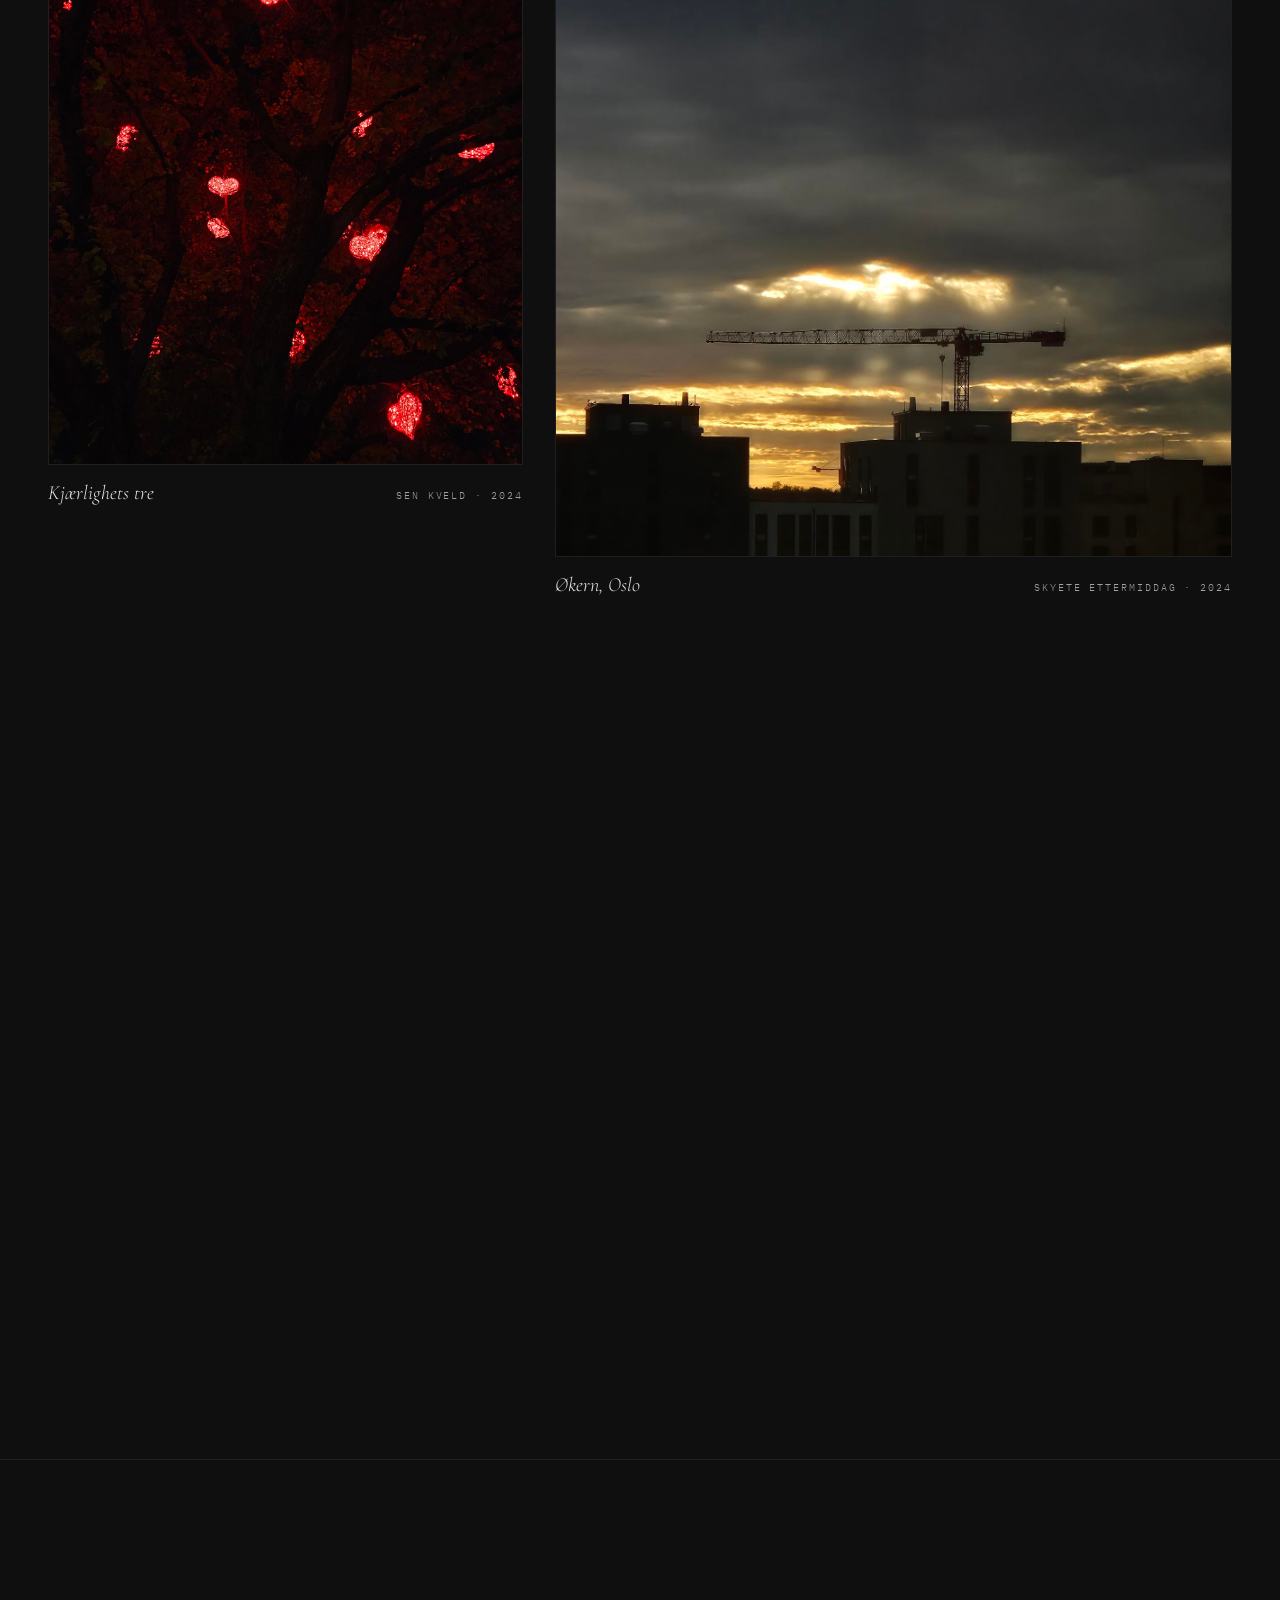
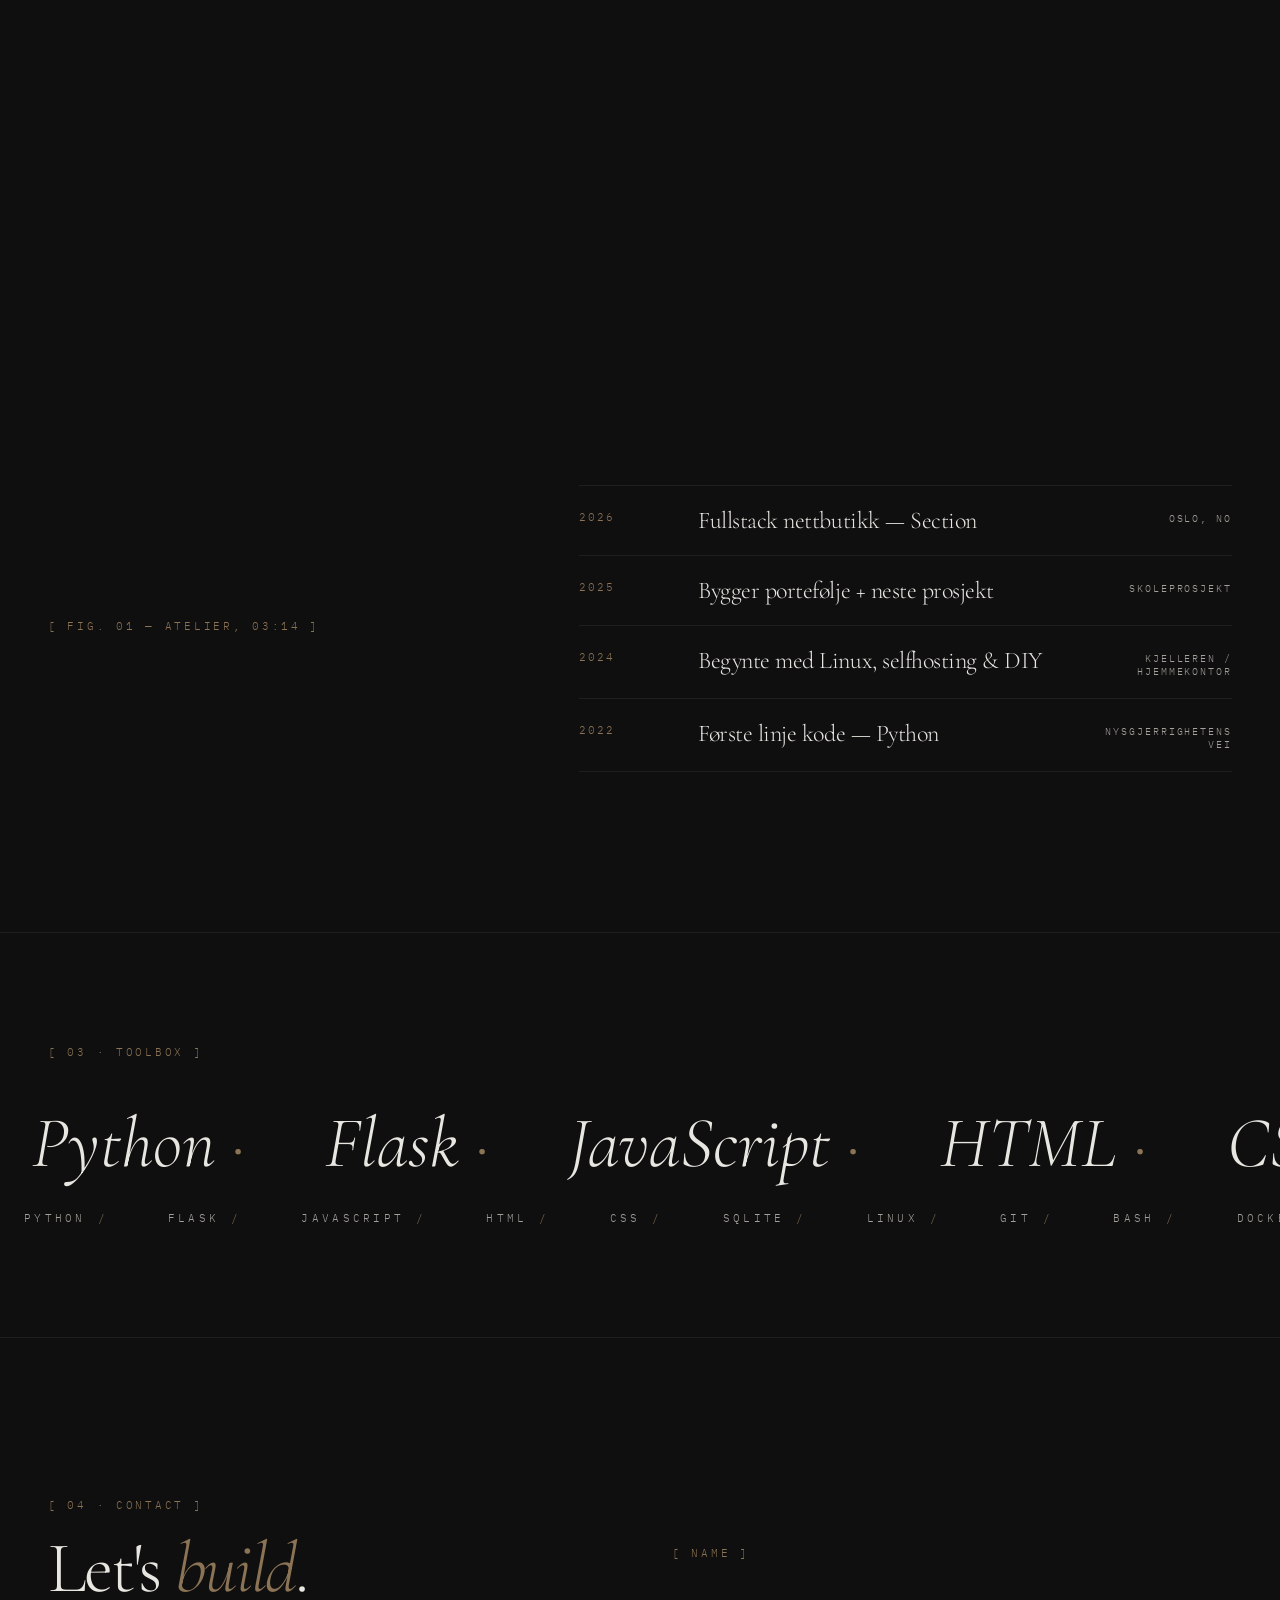
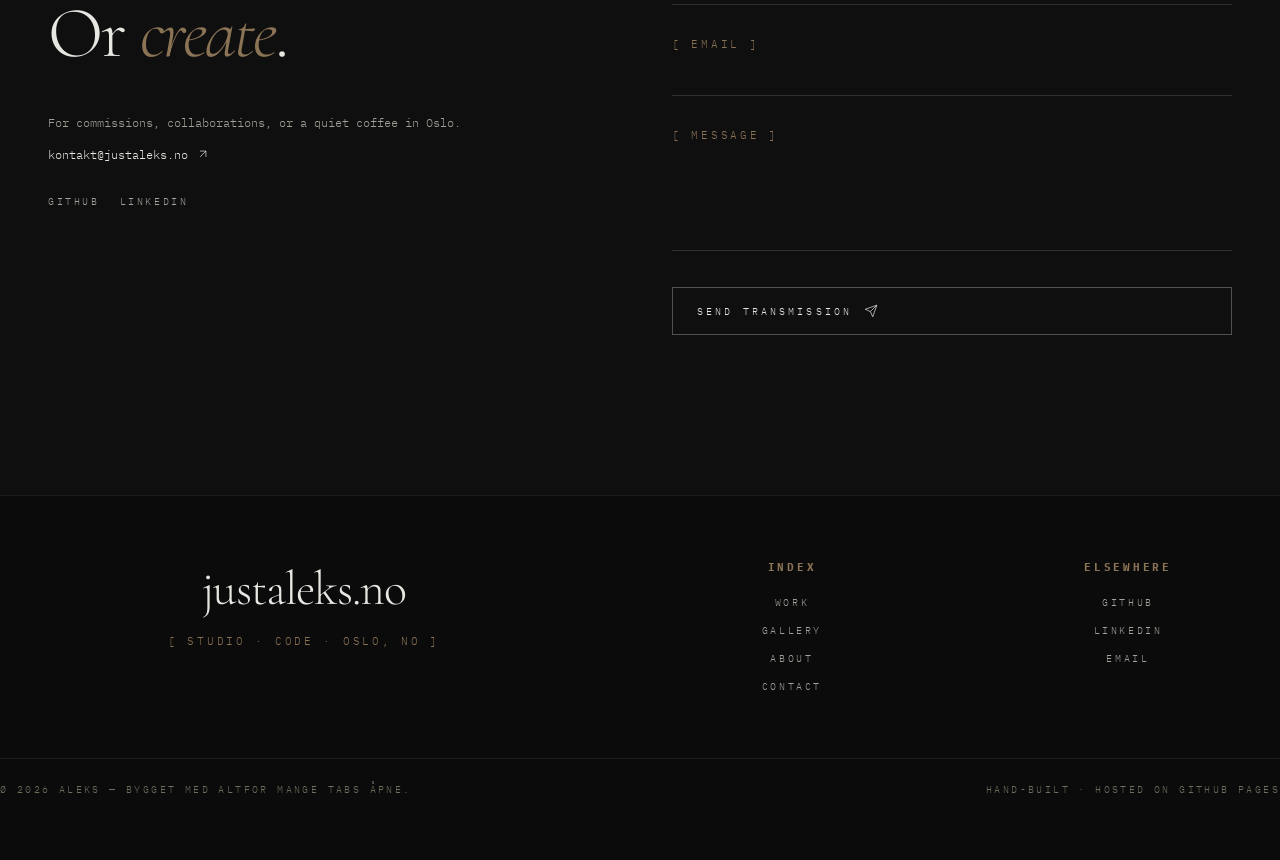
==== commit 22b7be12: "added BLOG routing button" ====
--- a/index.html
+++ b/index.html
@@ -36,6 +36,11 @@
             <button onclick="goTo('gallery')">Gallery</button>
             <button onclick="goTo('about')">About</button>
             <button onclick="goTo('contact')">Contact</button>
+            <button
+              onclick="window.location.href = 'https://blog.justaleks.no'"
+            >
+              Blog
+            </button>
           </nav>
           <button
             class="nav-toggle"
--- a/index.css
+++ b/index.css
@@ -16,6 +16,37 @@
     --accent: #8b7355;
     --accent-dim: #6b705c;
     --border: rgba(232, 230, 225, 0.07);
+}
+
+@view-transition {
+    navigation: auto;
+}
+
+::view-transition-old(root) {
+    animation: slide-out-left 0.35s ease-in forwards;
+}
+
+::view-transition-new(root) {
+    animation: slide-in-right 0.35s ease-out forwards;
+}
+
+@keyframes slide-out-left {
+    to {
+        transform: translateX(100%);
+        opacity: 0;
+    }
+}
+
+@keyframes slide-in-right {
+    from {
+        transform: translateX(-100%);
+        opacity: 0;
+    }
+
+    to {
+        transofrm: translateX(0);
+        opacity: 1;
+    }
 }
 
 html {
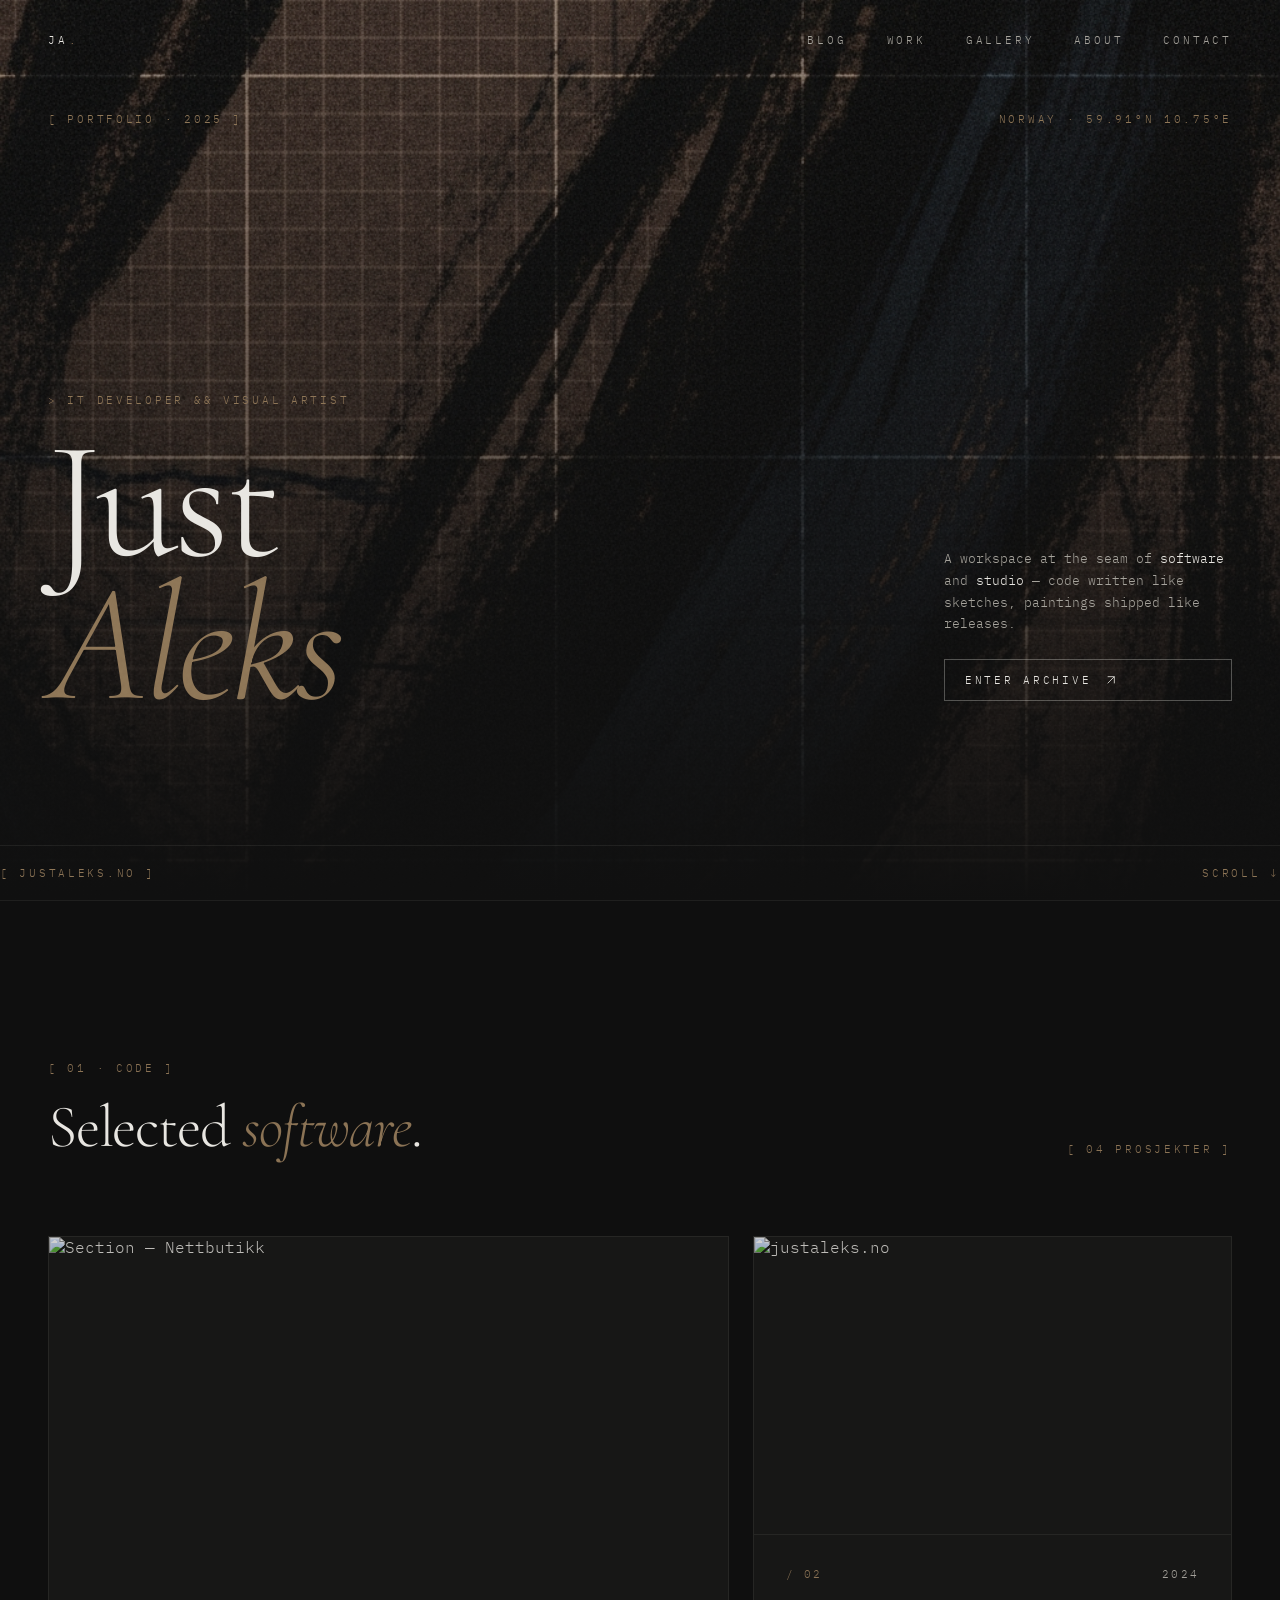
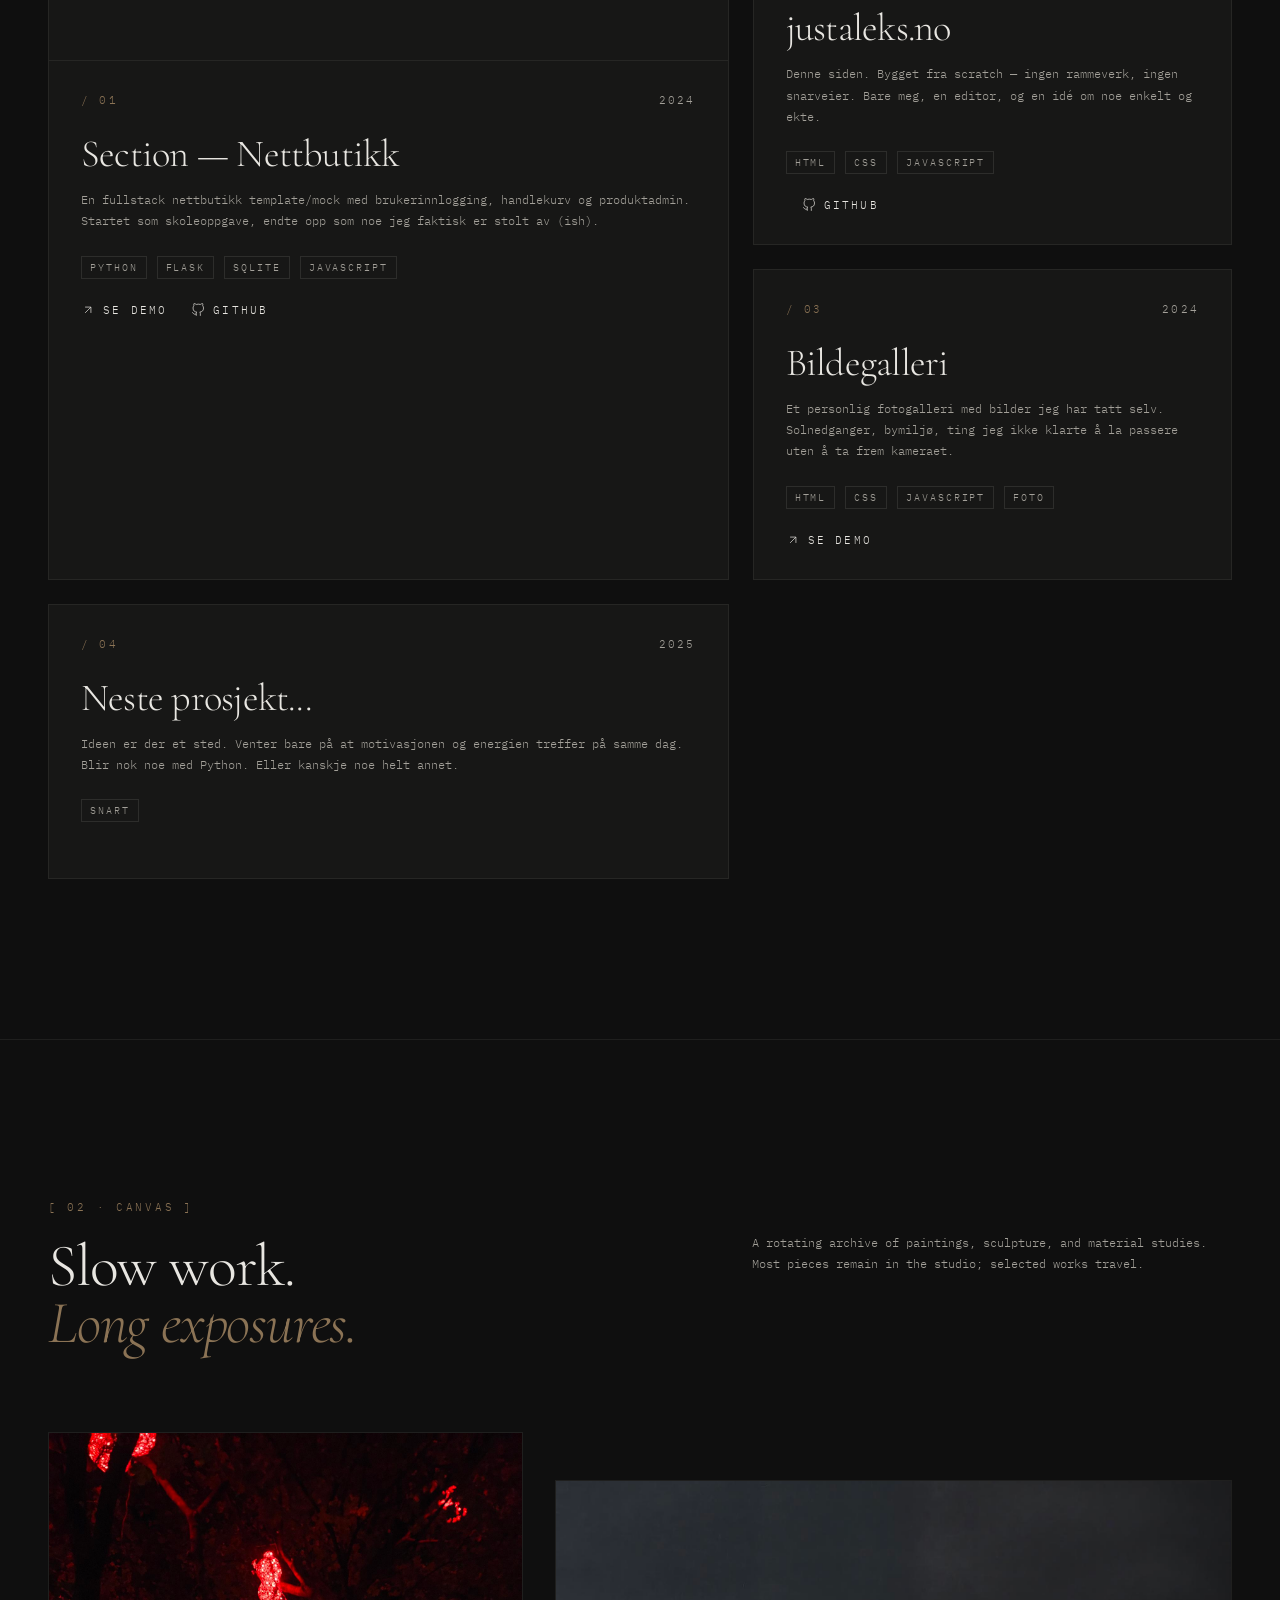
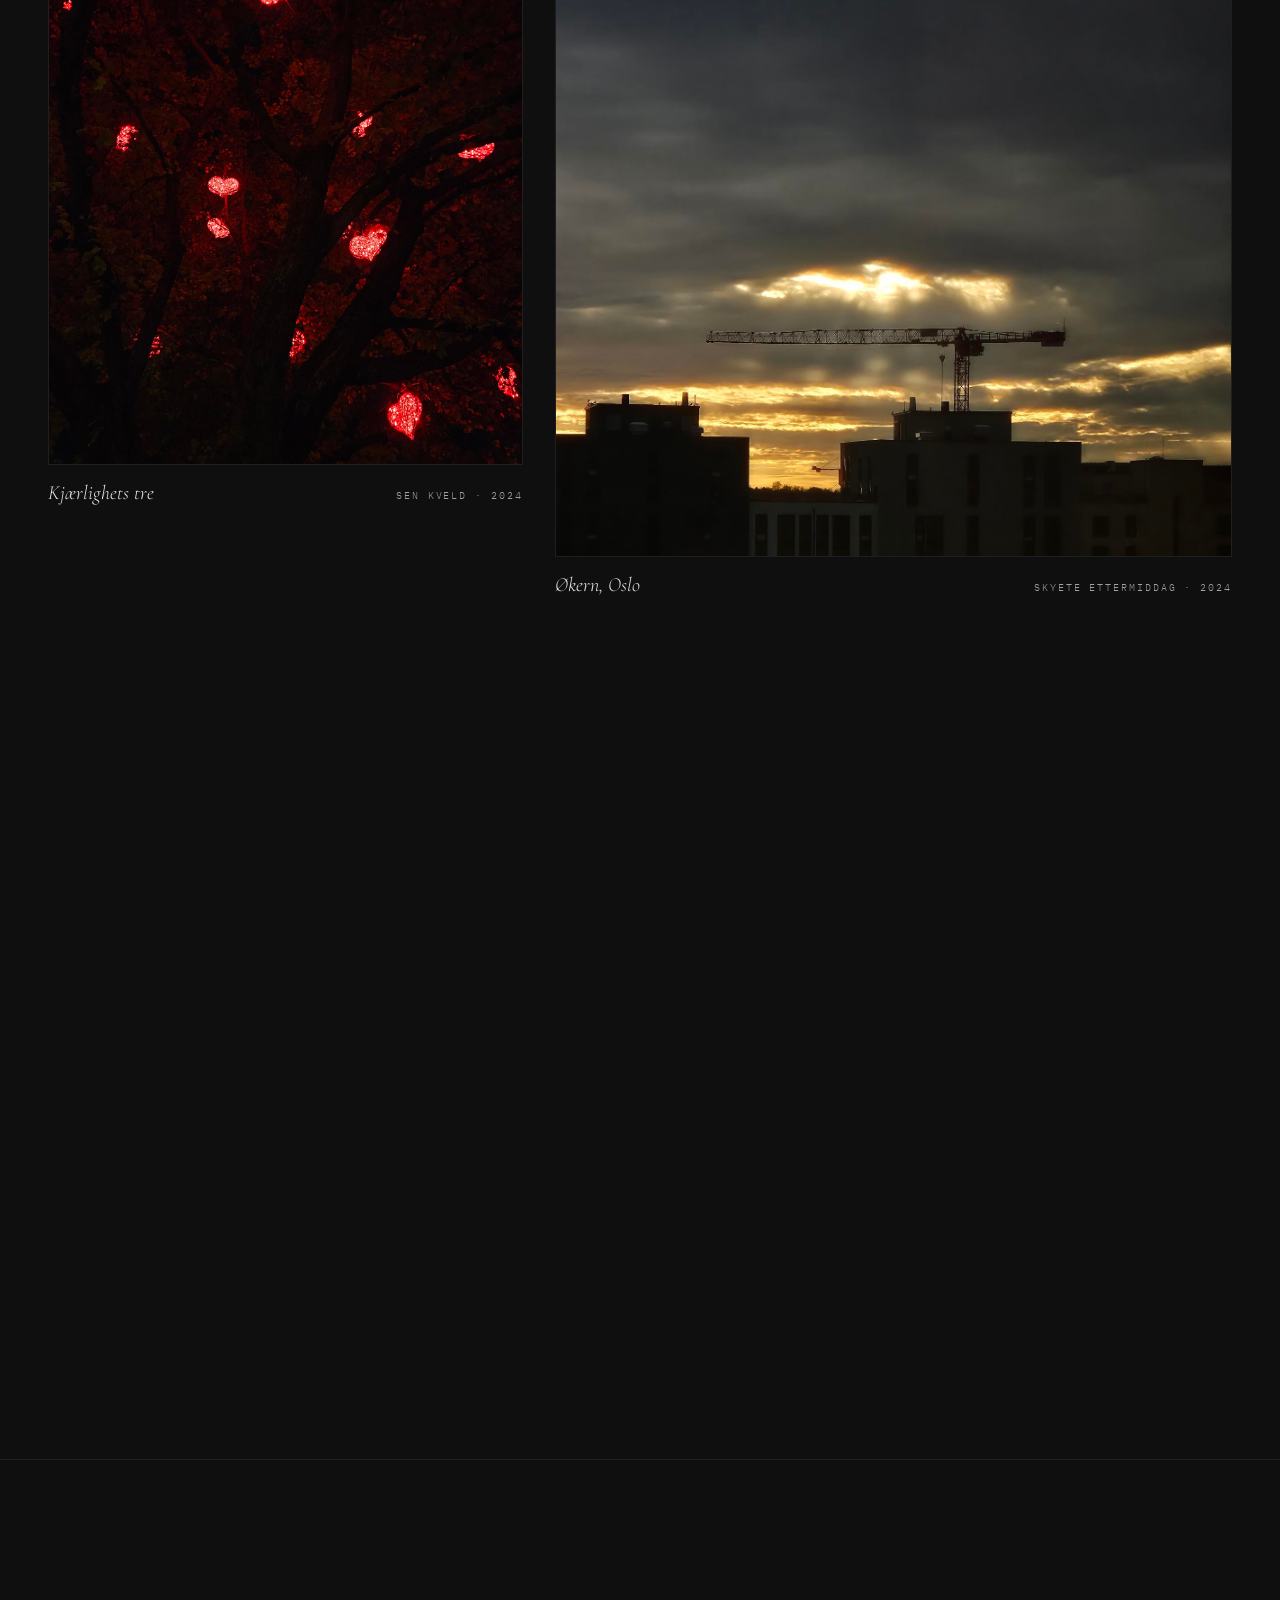
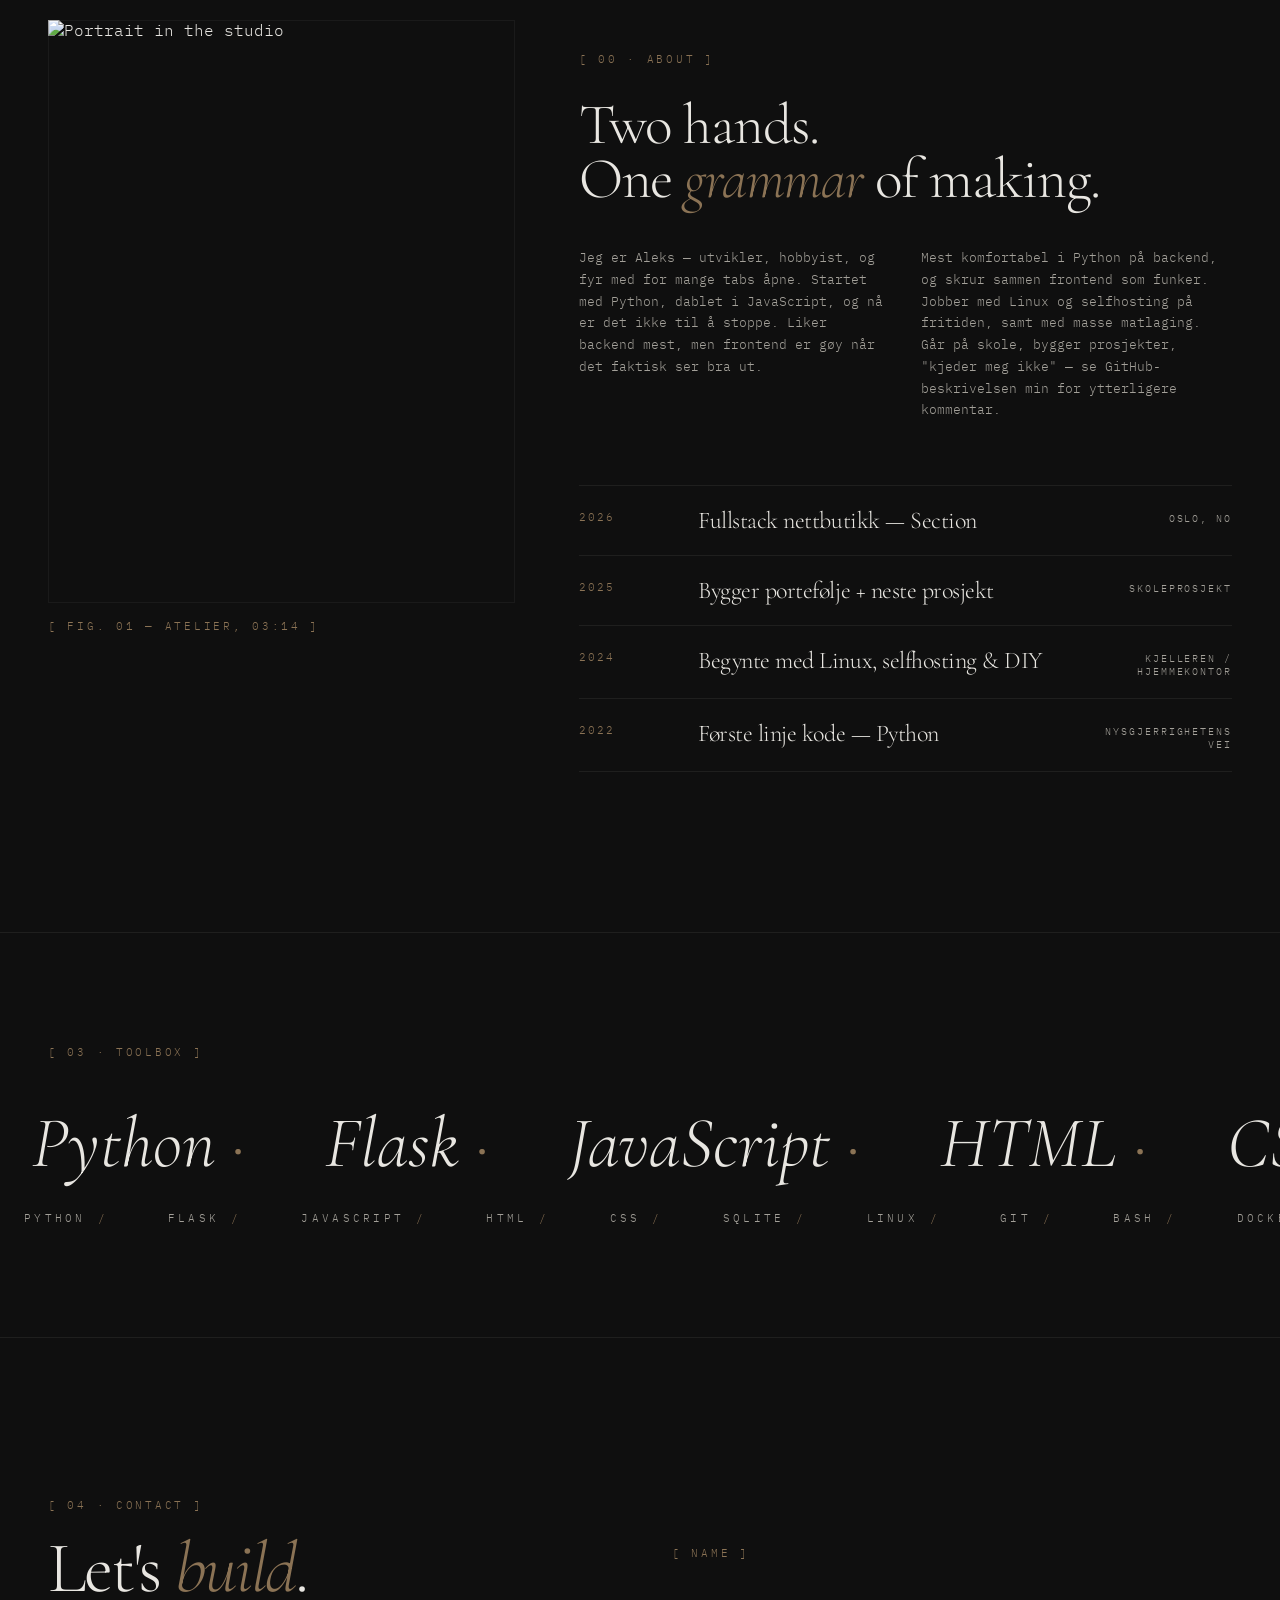
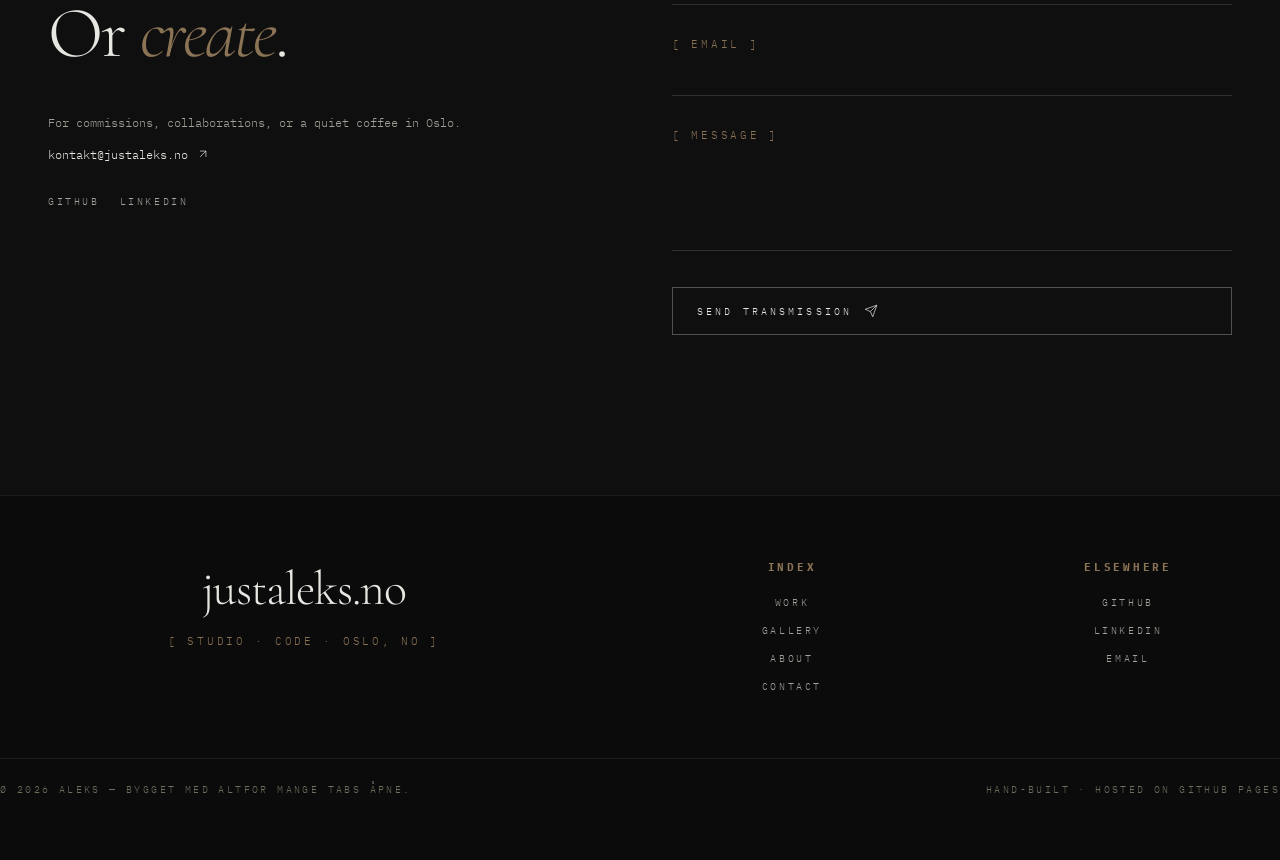
==== commit 3e78346e: "updated nav placement" ====
--- a/index.html
+++ b/index.html
@@ -32,15 +32,15 @@
             JA<span>.</span>
           </button>
           <nav class="nav-links">
-            <button onclick="goTo('work')">Work</button>
-            <button onclick="goTo('gallery')">Gallery</button>
-            <button onclick="goTo('about')">About</button>
-            <button onclick="goTo('contact')">Contact</button>
             <button
               onclick="window.location.href = 'https://blog.justaleks.no'"
             >
               Blog
             </button>
+            <button onclick="goTo('work')">Work</button>
+            <button onclick="goTo('gallery')">Gallery</button>
+            <button onclick="goTo('about')">About</button>
+            <button onclick="goTo('contact')">Contact</button>
           </nav>
           <button
             class="nav-toggle"
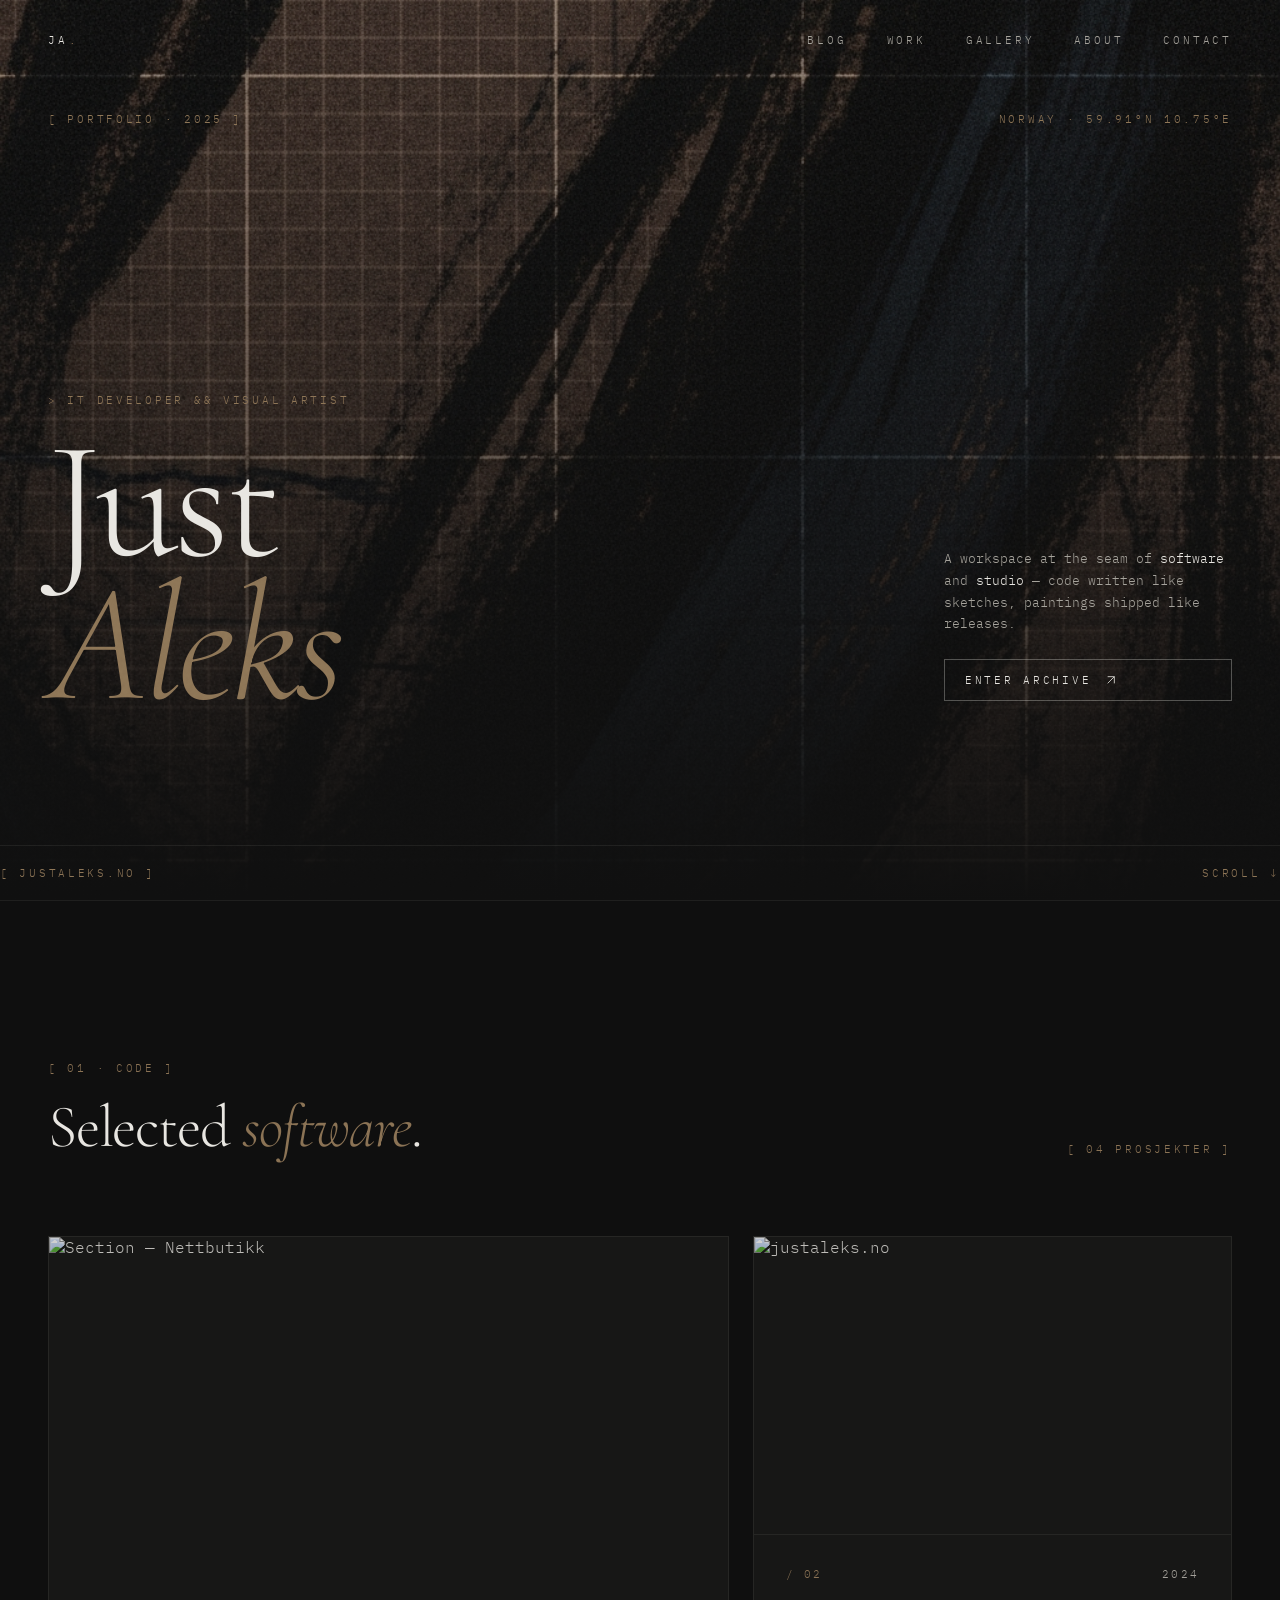
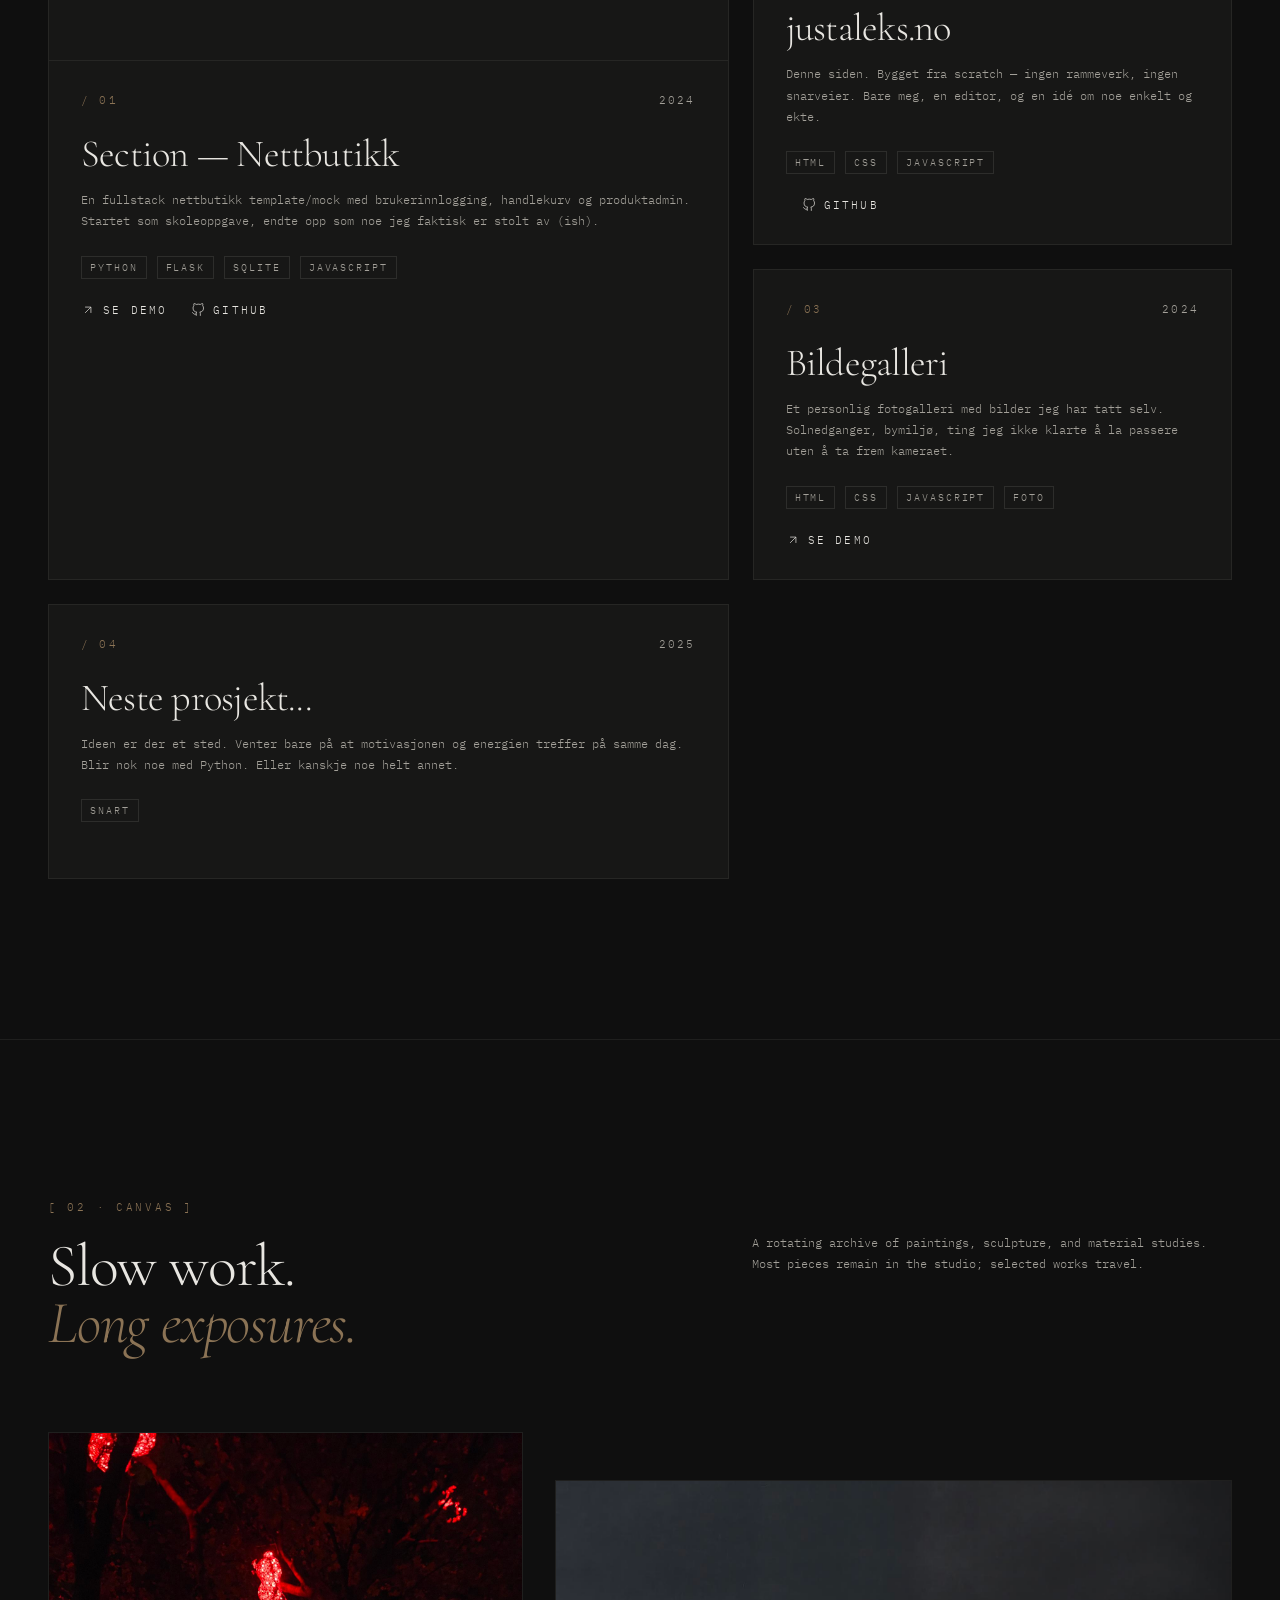
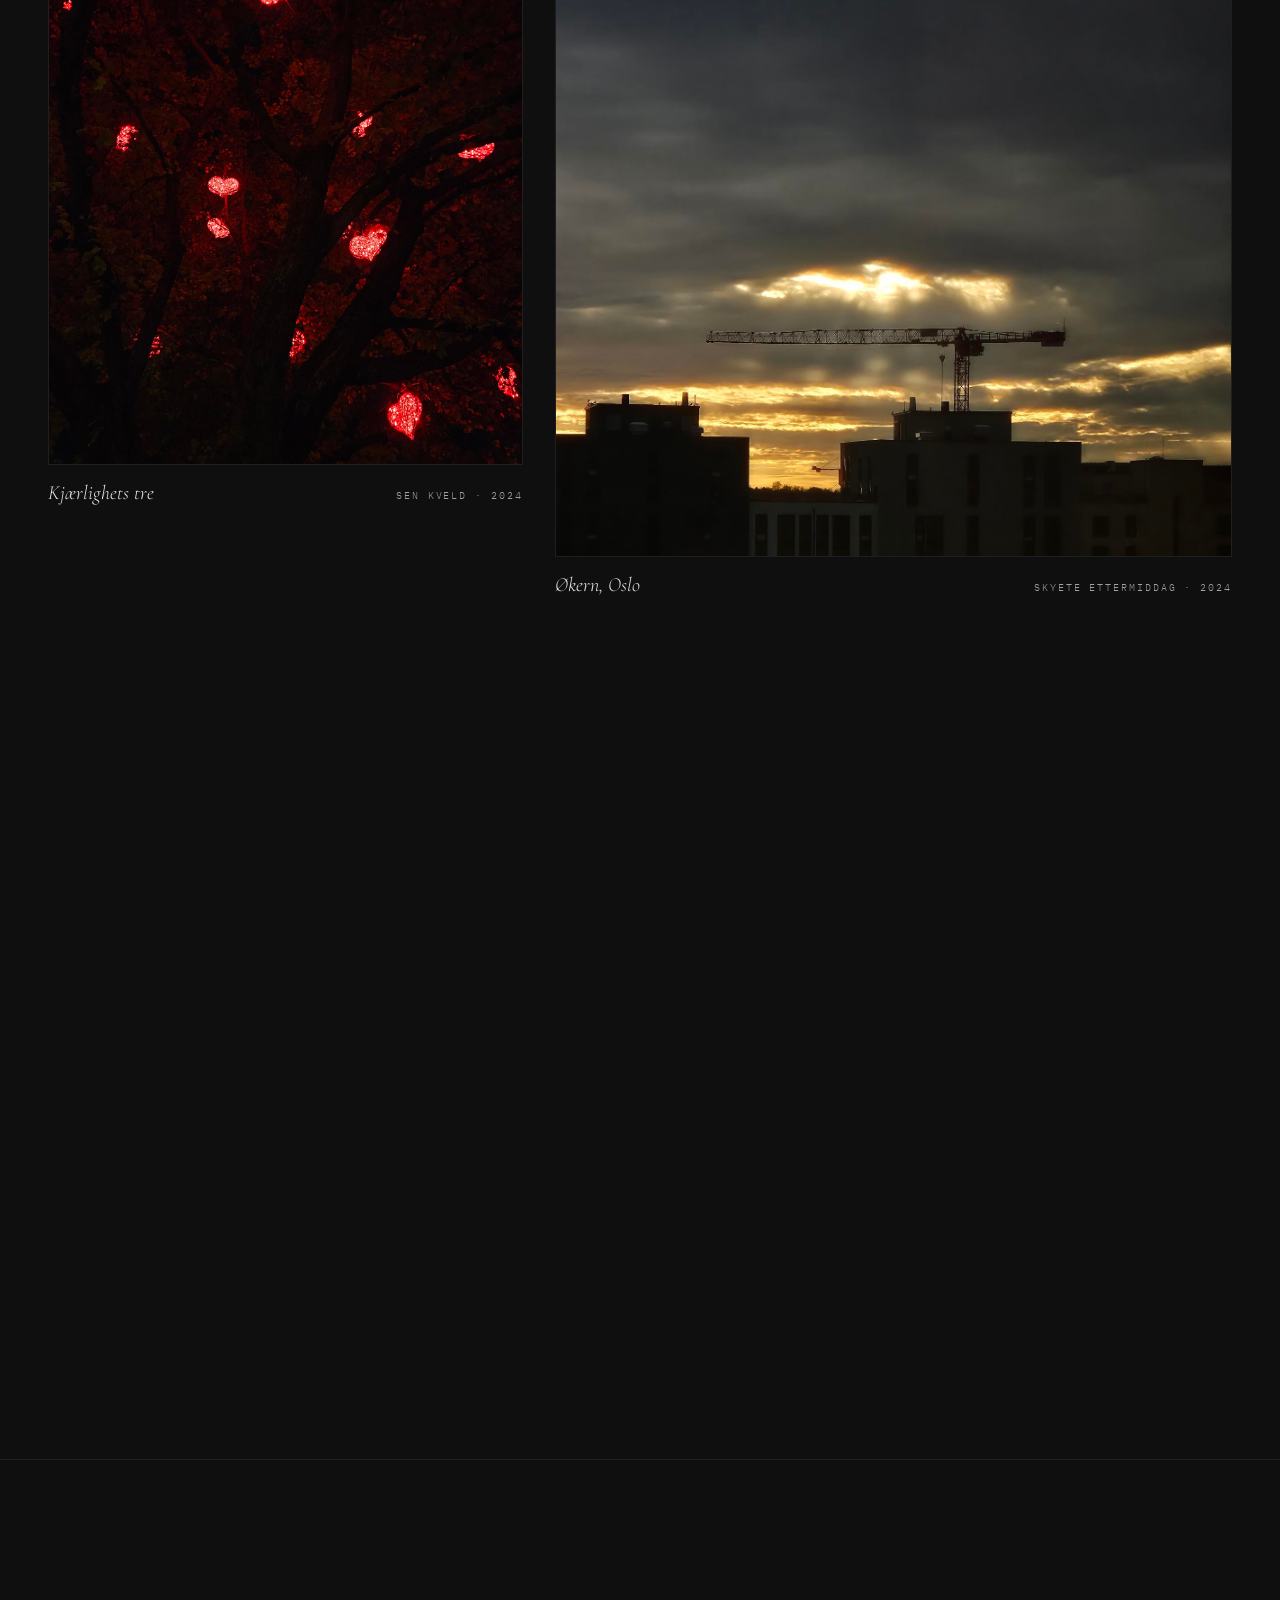
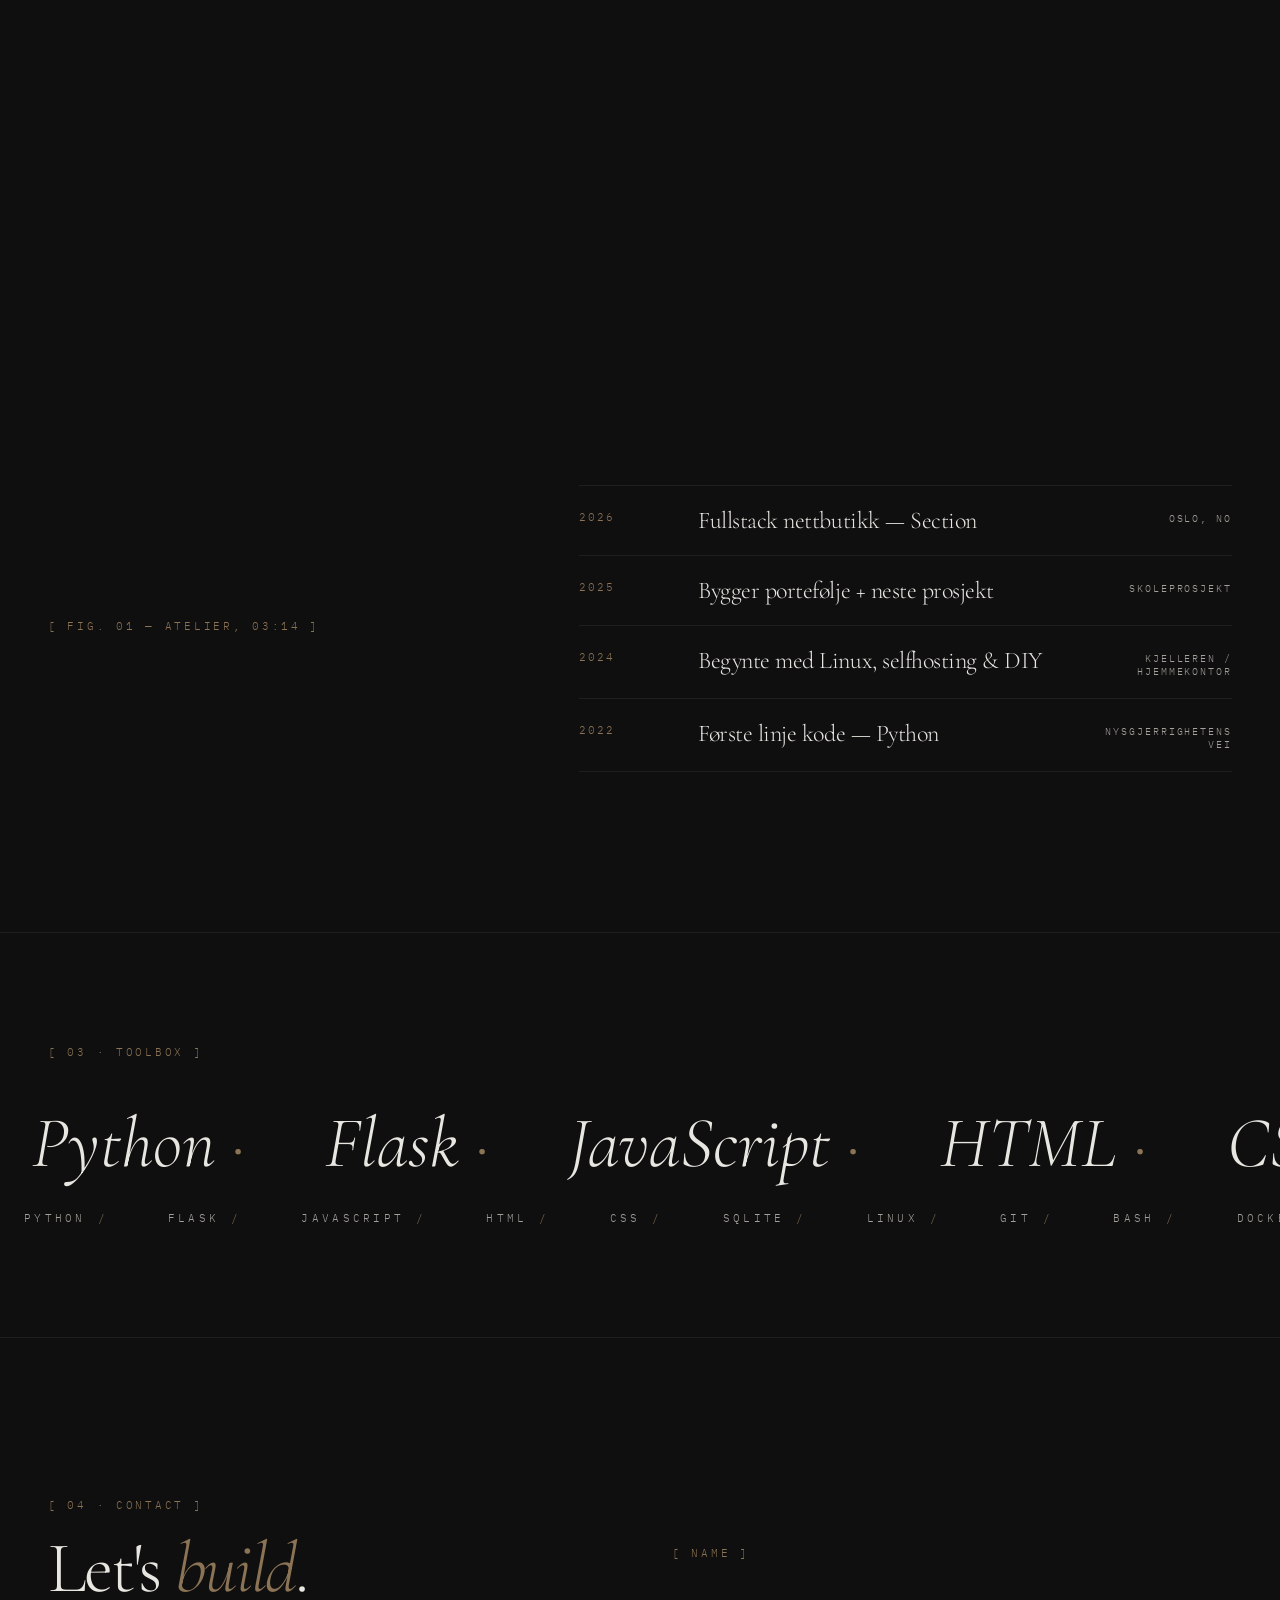
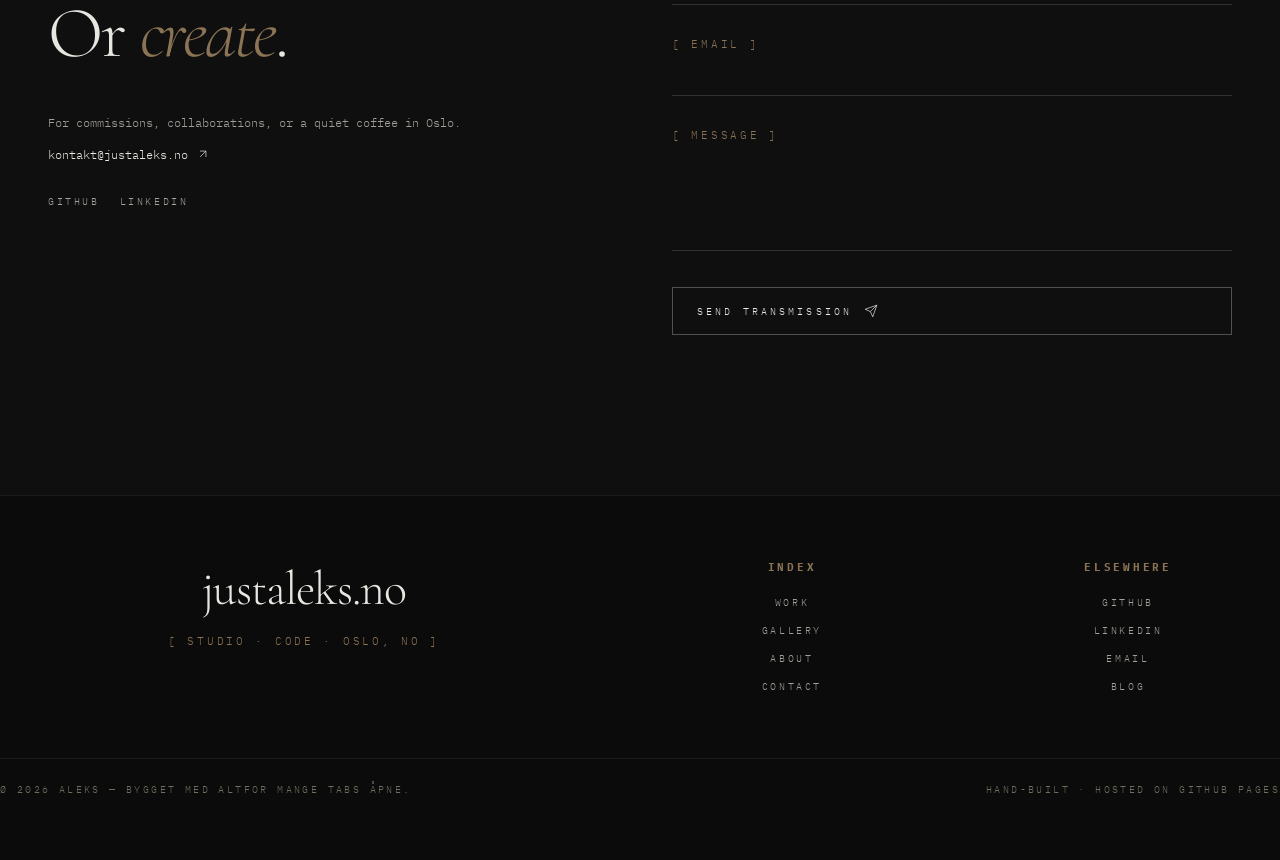
==== commit ee0c5dad: "updated nav placement" ====
--- a/index.html
+++ b/index.html
@@ -66,6 +66,9 @@
           <button onclick="goTo('gallery')">Gallery</button>
           <button onclick="goTo('about')">About</button>
           <button onclick="goTo('contact')">Contact</button>
+          <button onclick="window.location.href = 'https://blog.justaleks.no'">
+            Blog
+          </button>
         </div>
       </div>
     </header>
@@ -334,6 +337,15 @@
               <li>
                 <a href="mailto:kontakt@justaleks.no" class="ul-link">Email</a>
               </li>
+              <li>
+                <a
+                  href="https://blog.justaleks.no"
+                  target="_blank"
+                  rel="noopener"
+                  class="ul-link"
+                  >Blog</a
+                >
+              </li>
             </ul>
           </div>
         </div>
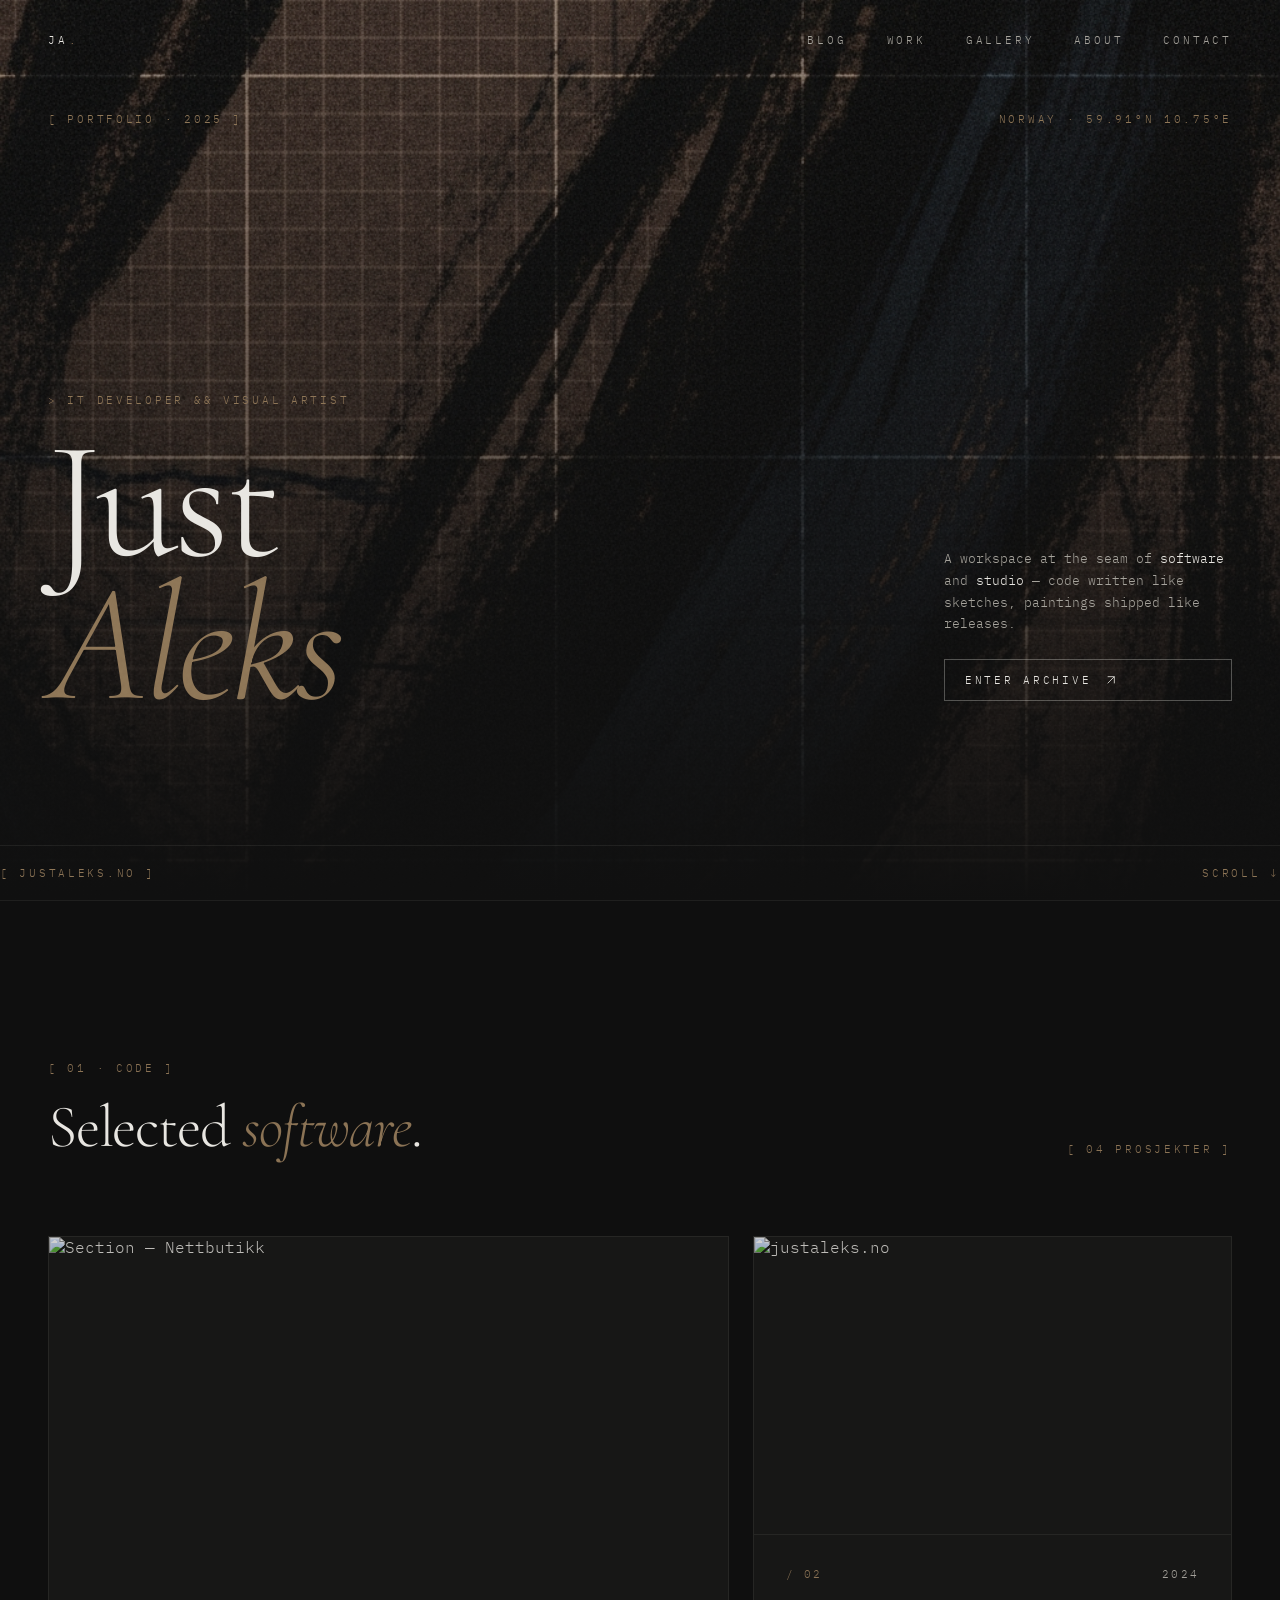
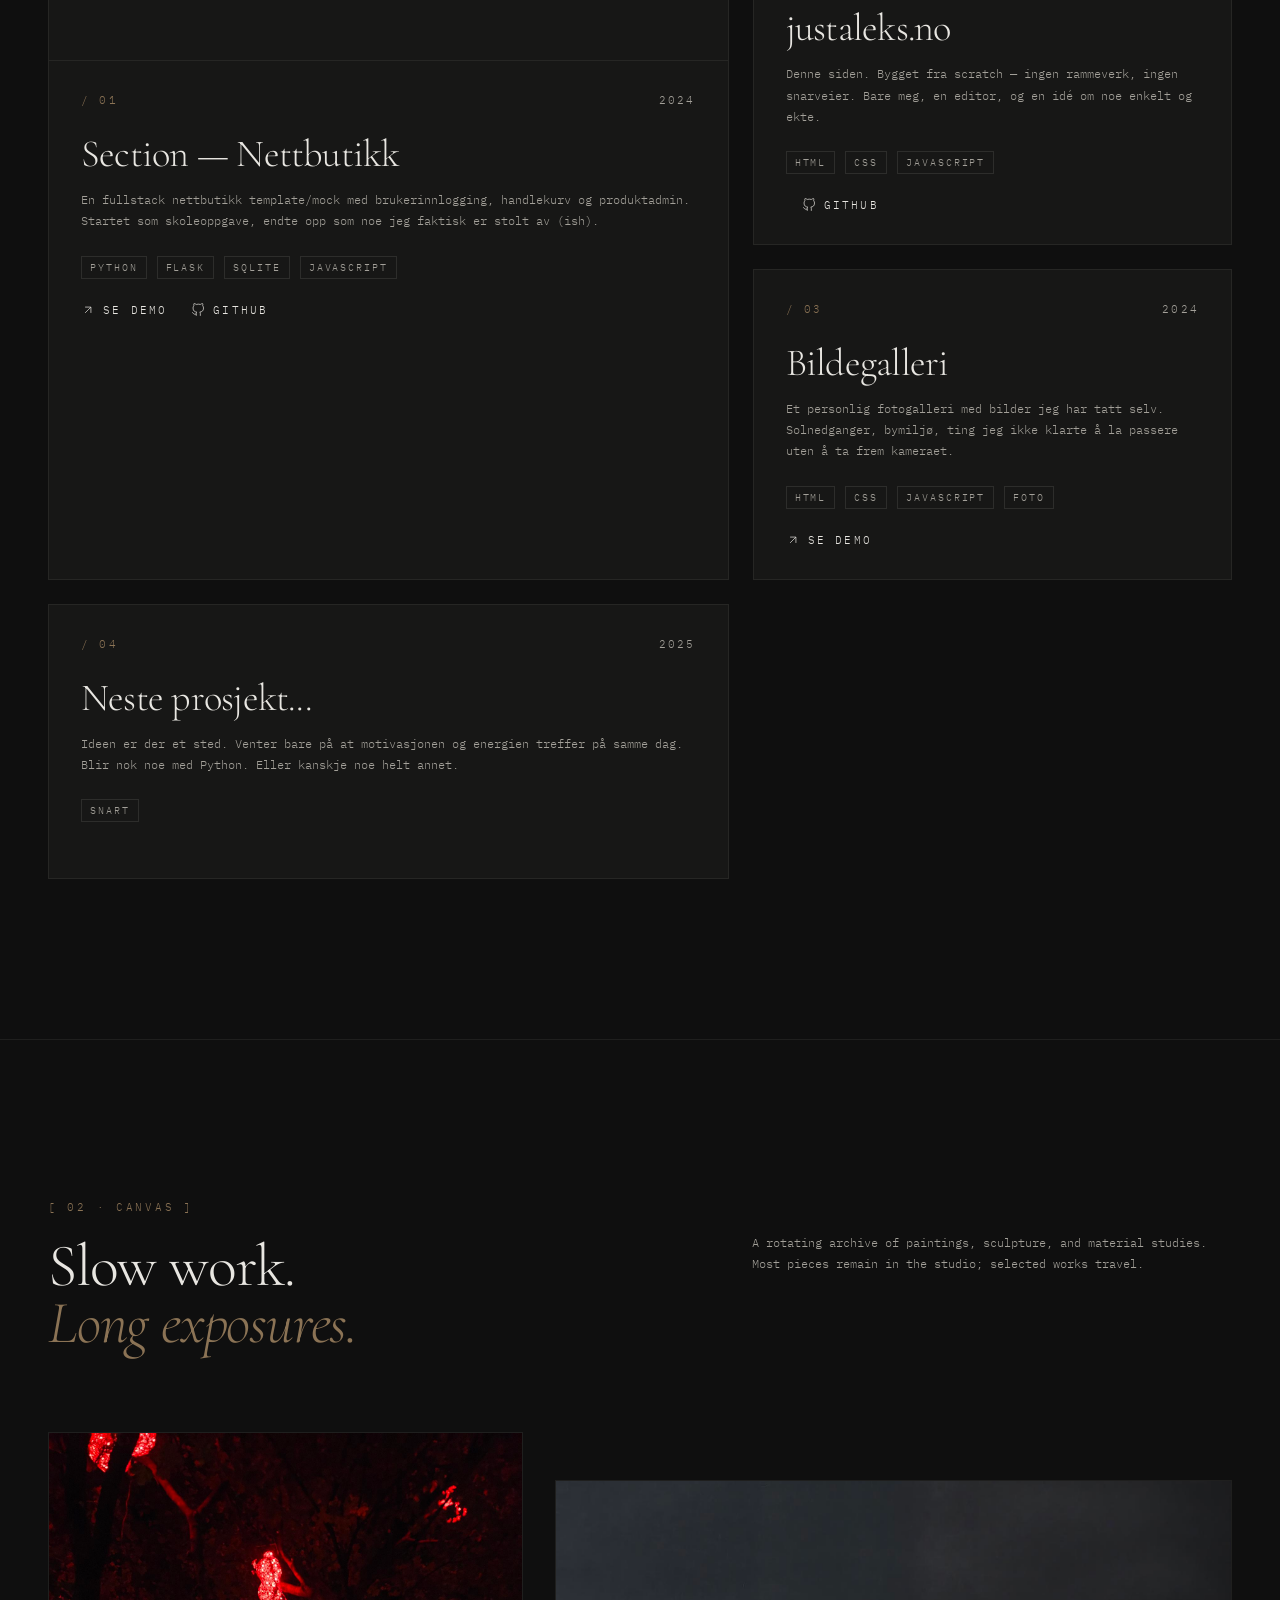
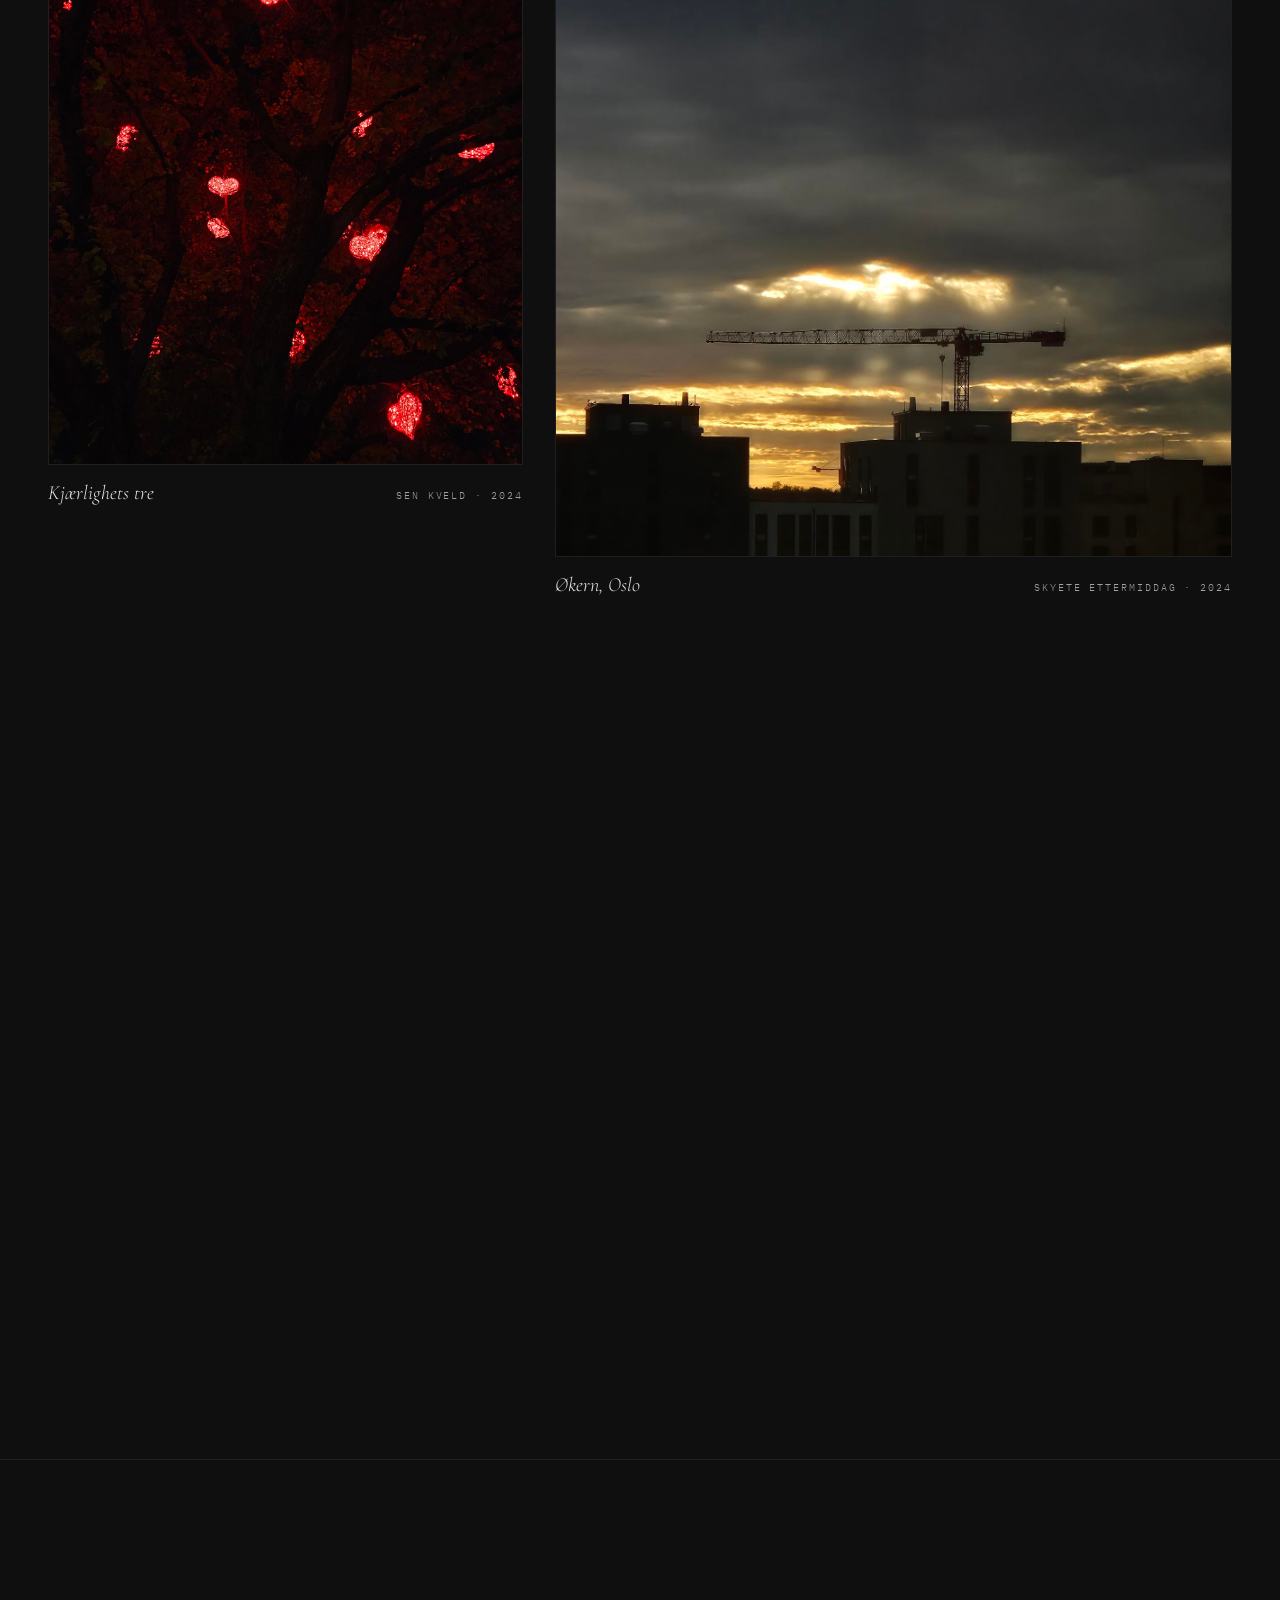
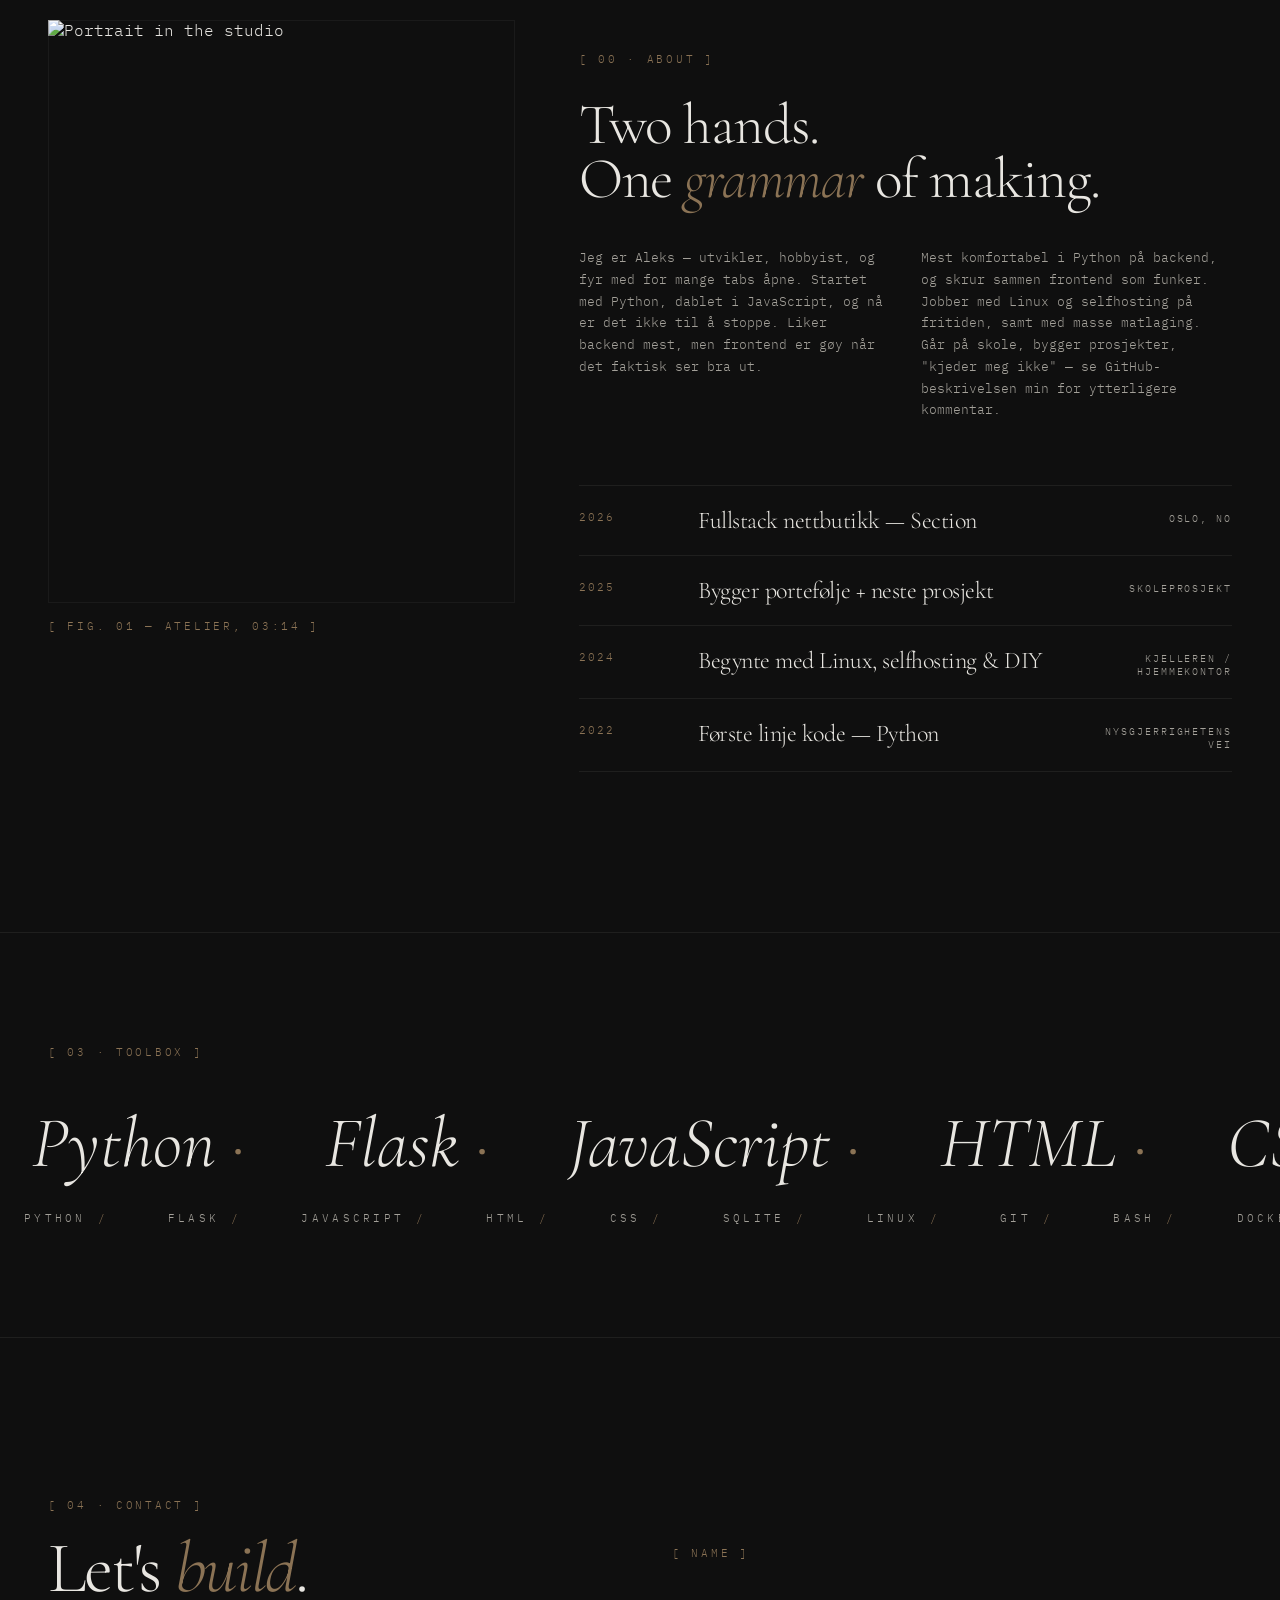
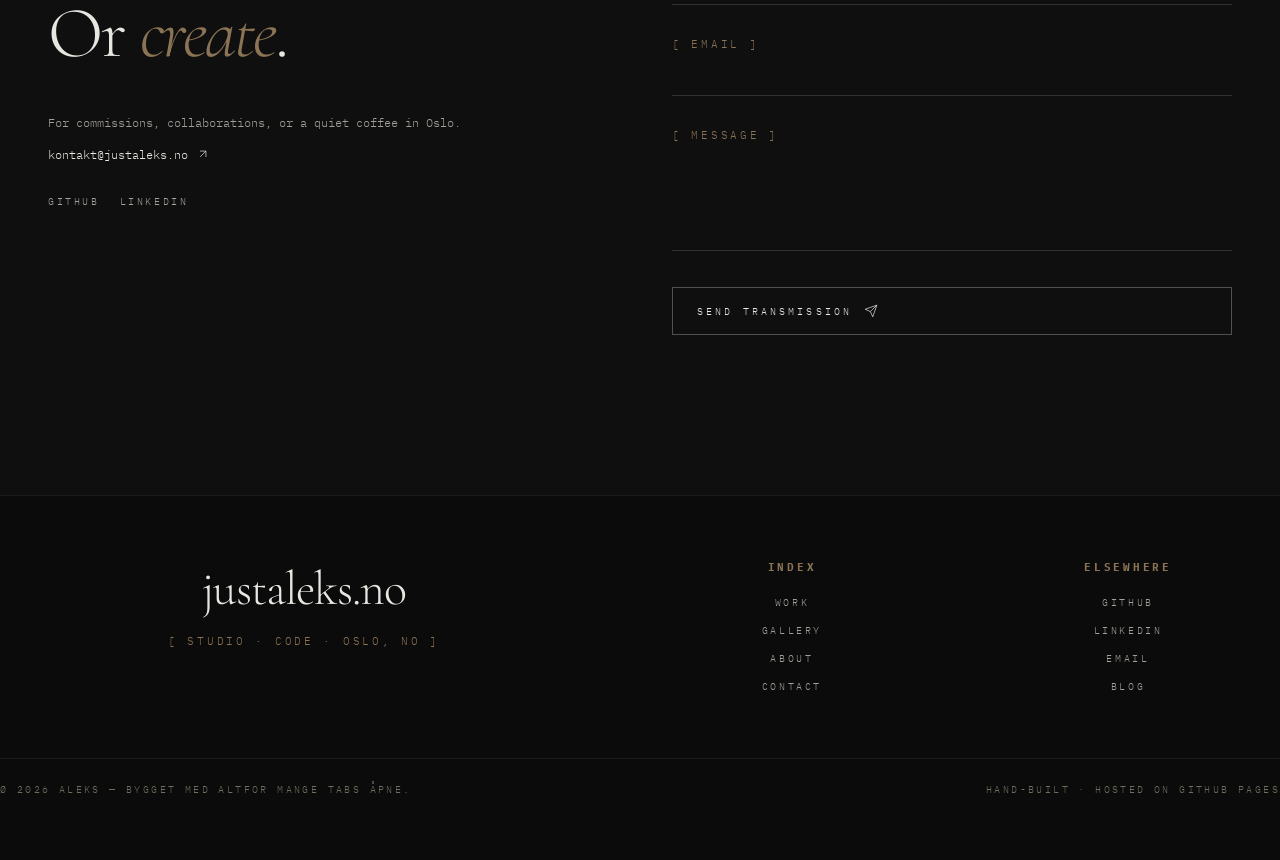
==== commit 1df2bf7f: "fixed blog routing" ====
--- a/index.html
+++ b/index.html
@@ -340,7 +340,6 @@
               <li>
                 <a
                   href="https://blog.justaleks.no"
-                  target="_blank"
                   rel="noopener"
                   class="ul-link"
                   >Blog</a
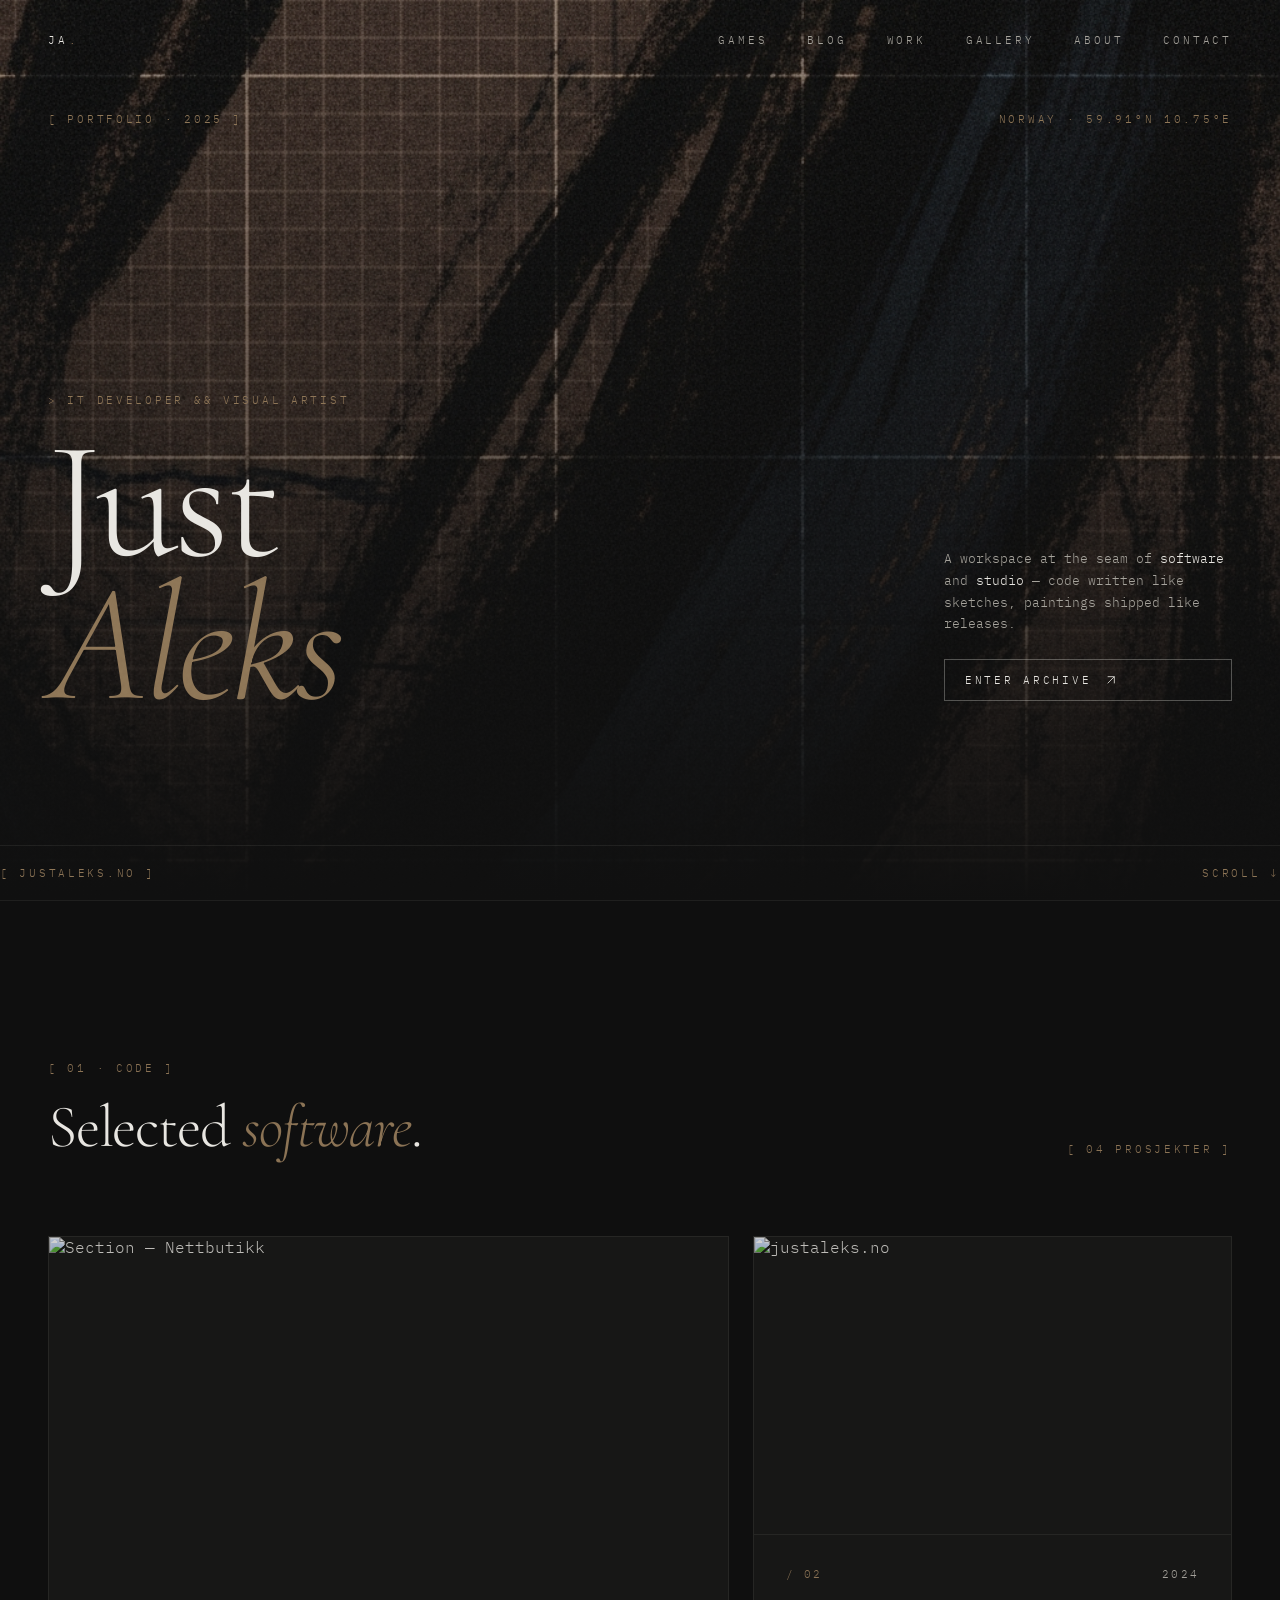
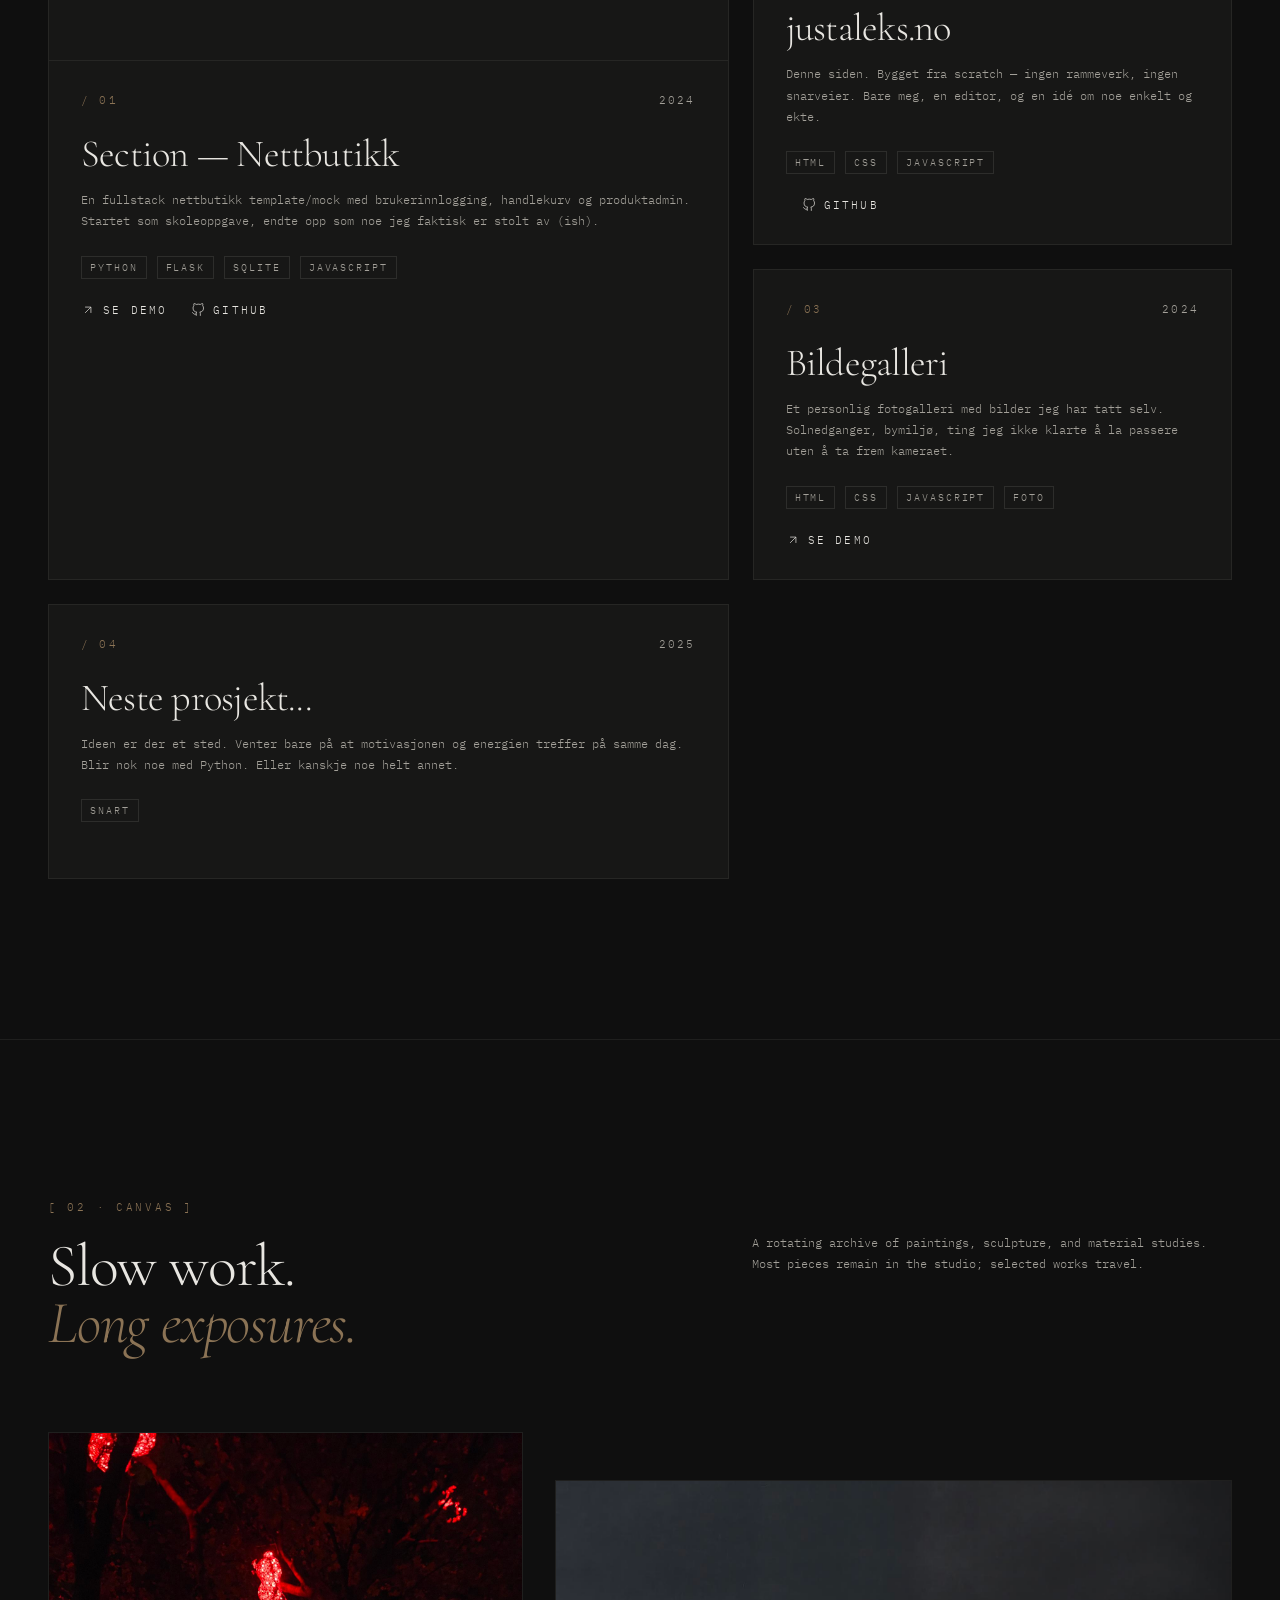
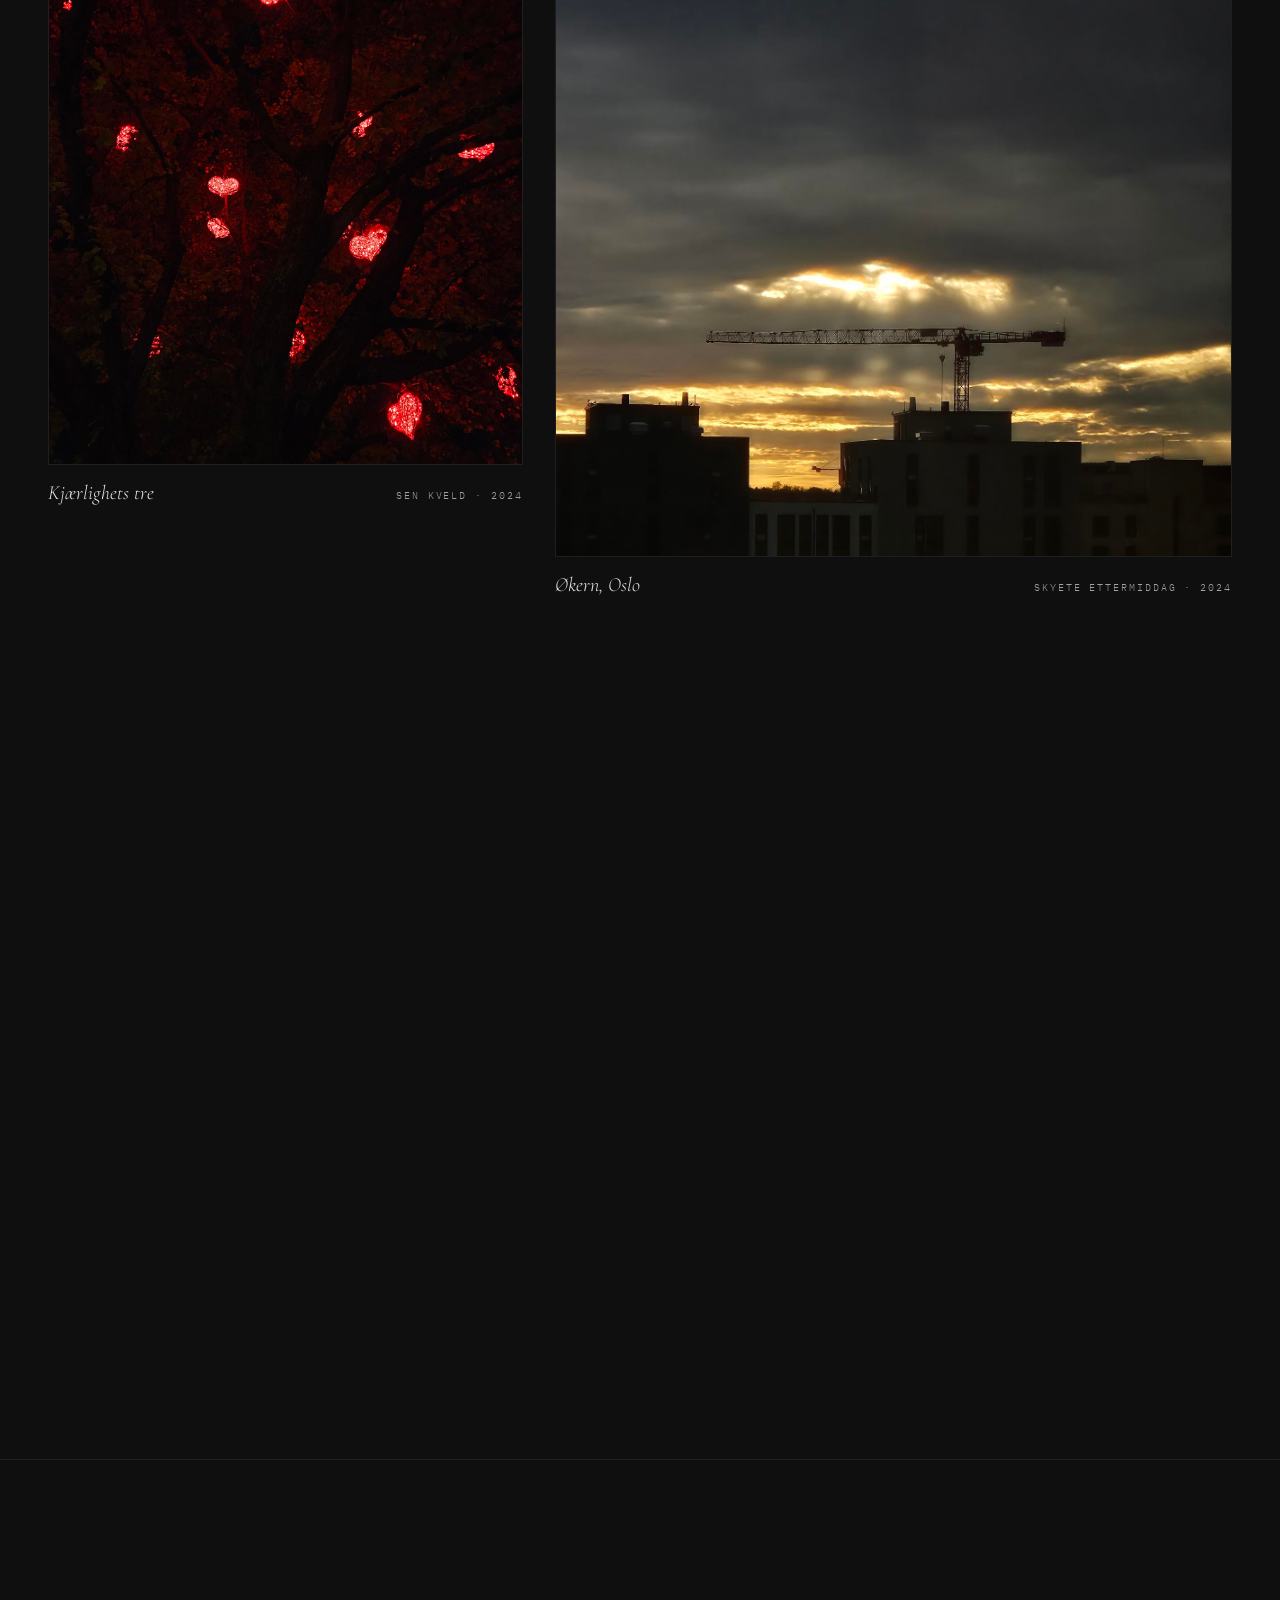
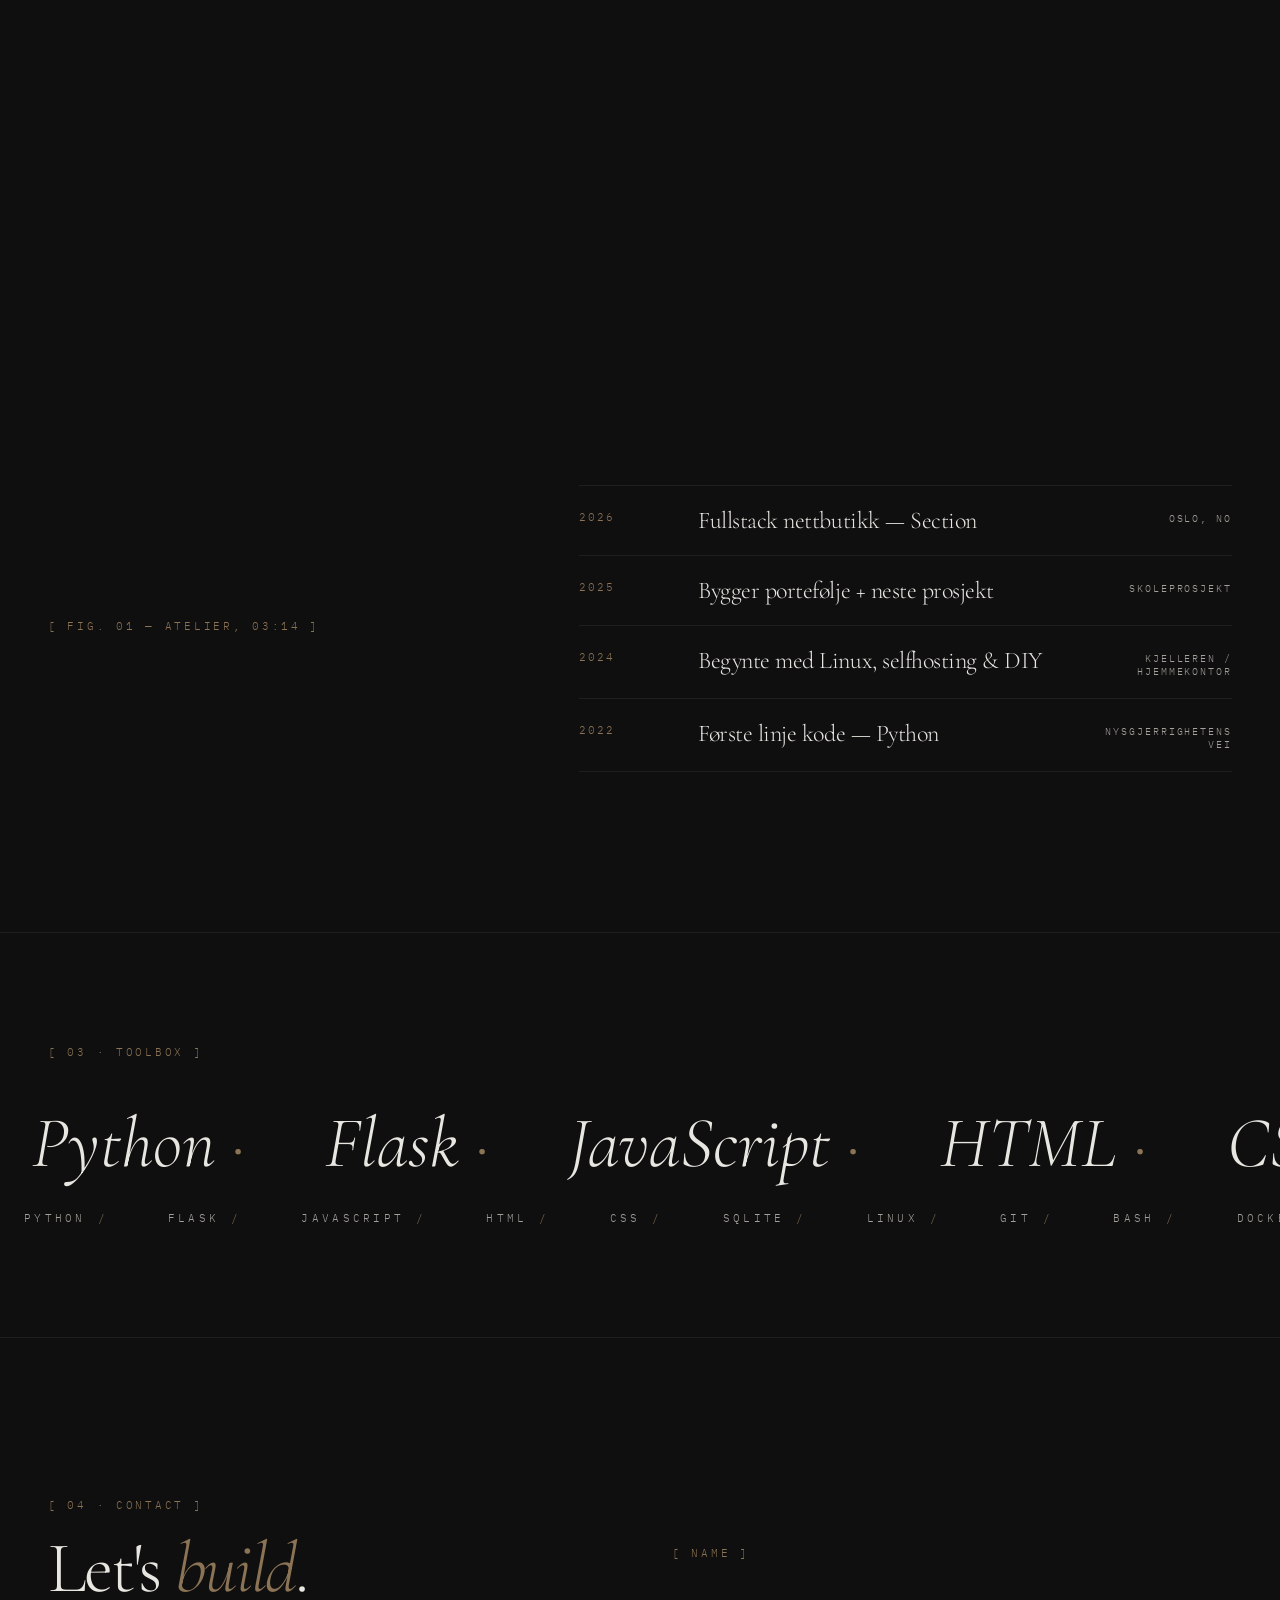
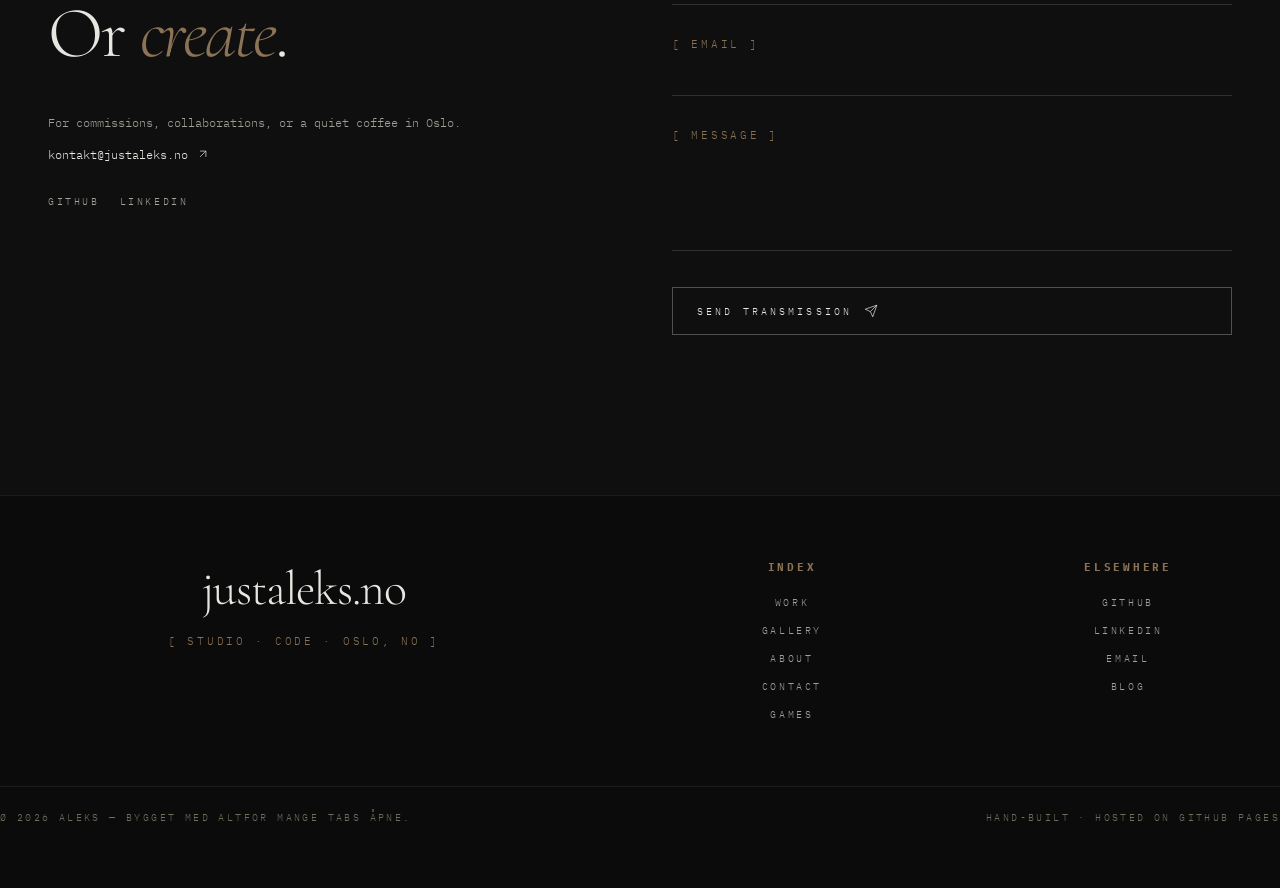
==== commit 6e386009: "added a GameBrowser - adding games later" ====
--- a/index.html
+++ b/index.html
@@ -32,6 +32,9 @@
             JA<span>.</span>
           </button>
           <nav class="nav-links">
+            <button onclick="window.location.href = 'gamebrowser/'">
+              Games
+            </button>
             <button
               onclick="window.location.href = 'https://blog.justaleks.no'"
             >
@@ -69,6 +72,7 @@
           <button onclick="window.location.href = 'https://blog.justaleks.no'">
             Blog
           </button>
+          <button onclick="window.location.href = 'gamebrowser/'">Games</button>
         </div>
       </div>
     </header>
@@ -311,6 +315,7 @@
               <li><a href="#gallery" class="ul-link">Gallery</a></li>
               <li><a href="#about" class="ul-link">About</a></li>
               <li><a href="#contact" class="ul-link">Contact</a></li>
+              <li><a href="gamebrowser/index.html">Games</a></li>
             </ul>
           </div>
           <div class="footer-col">
